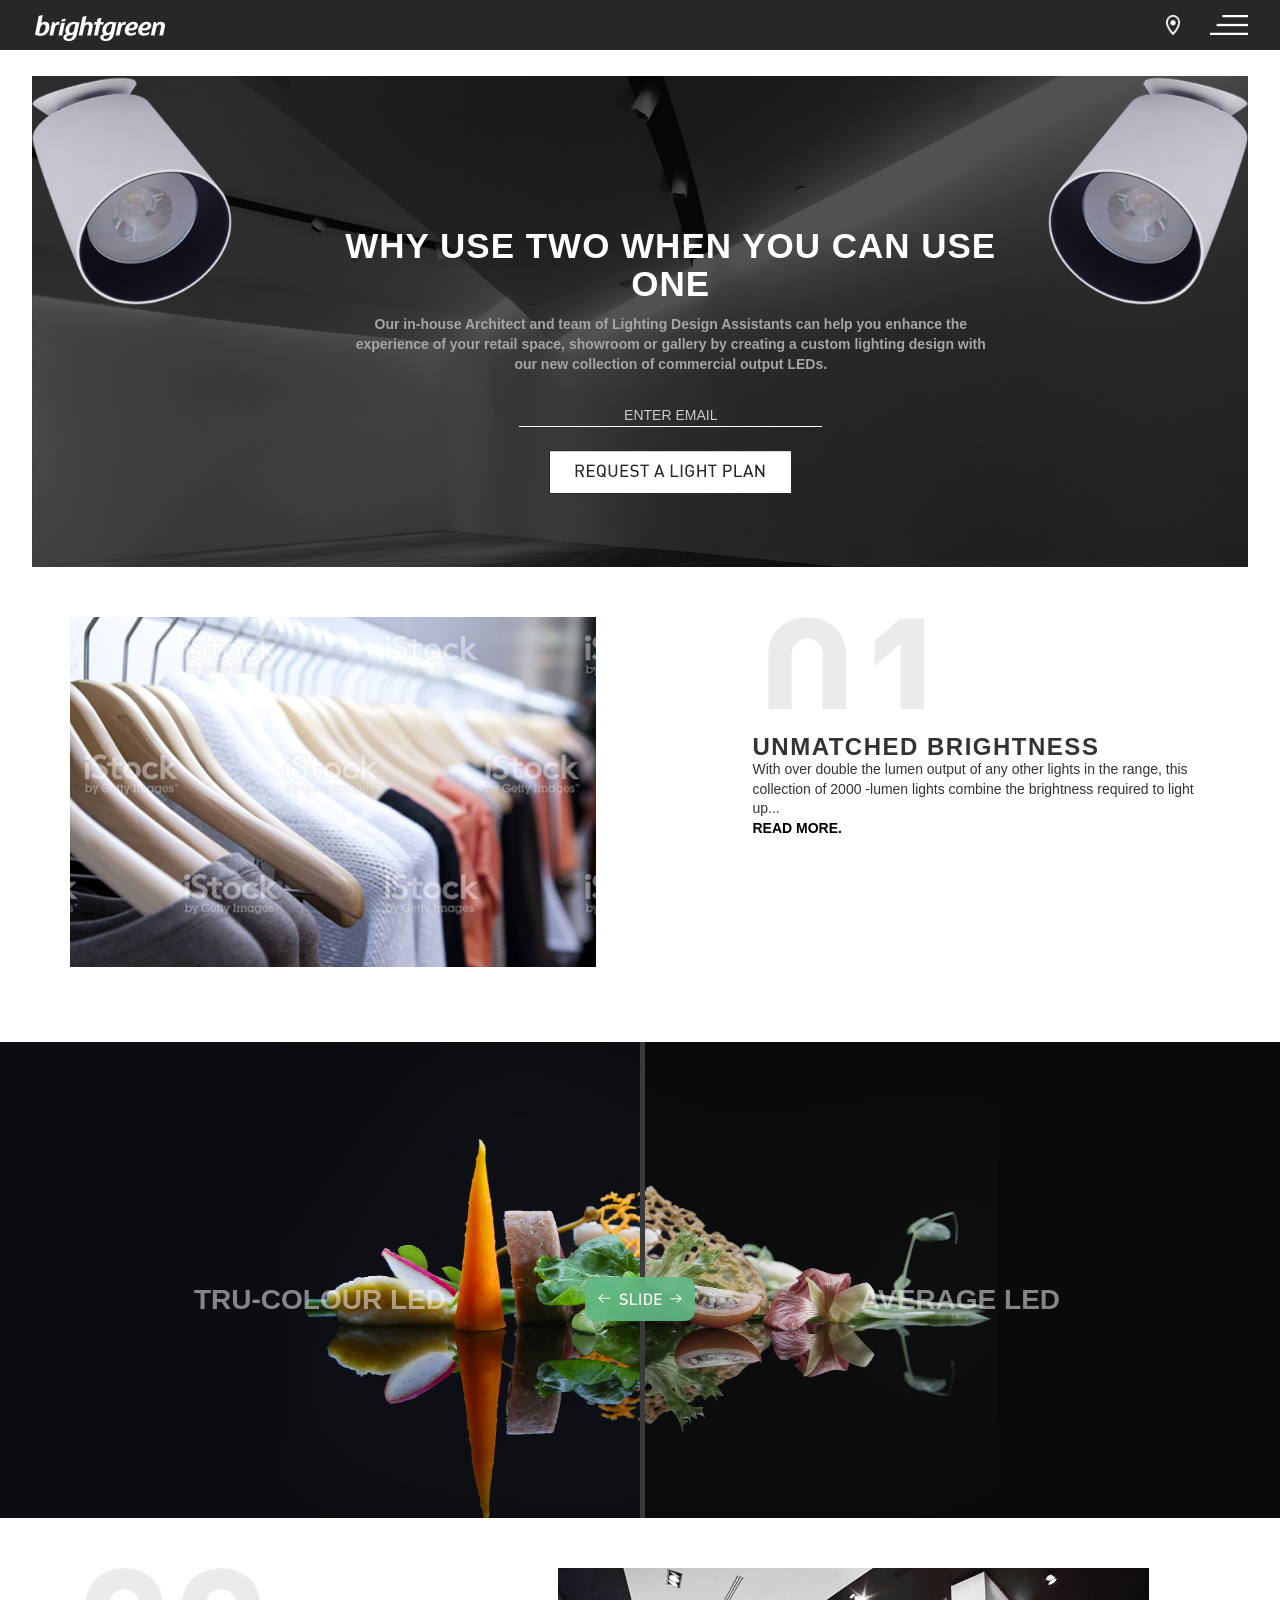
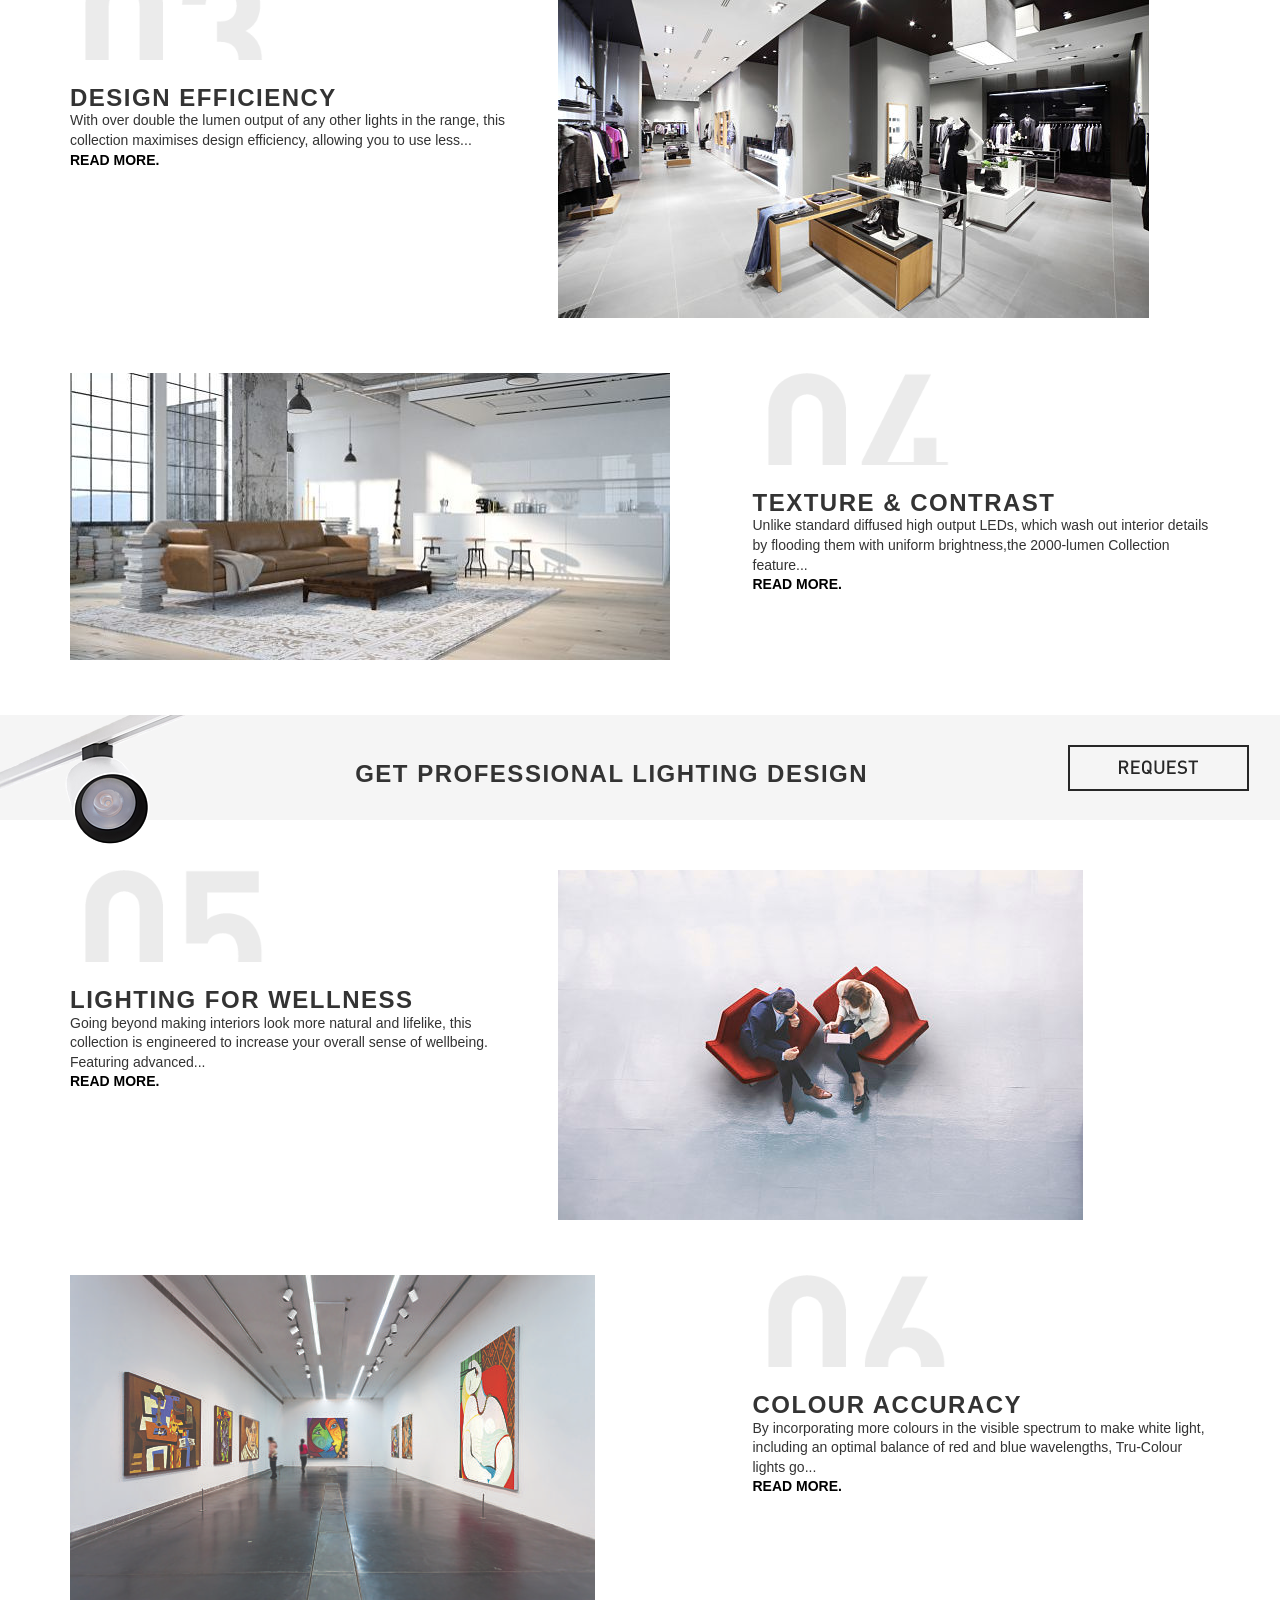
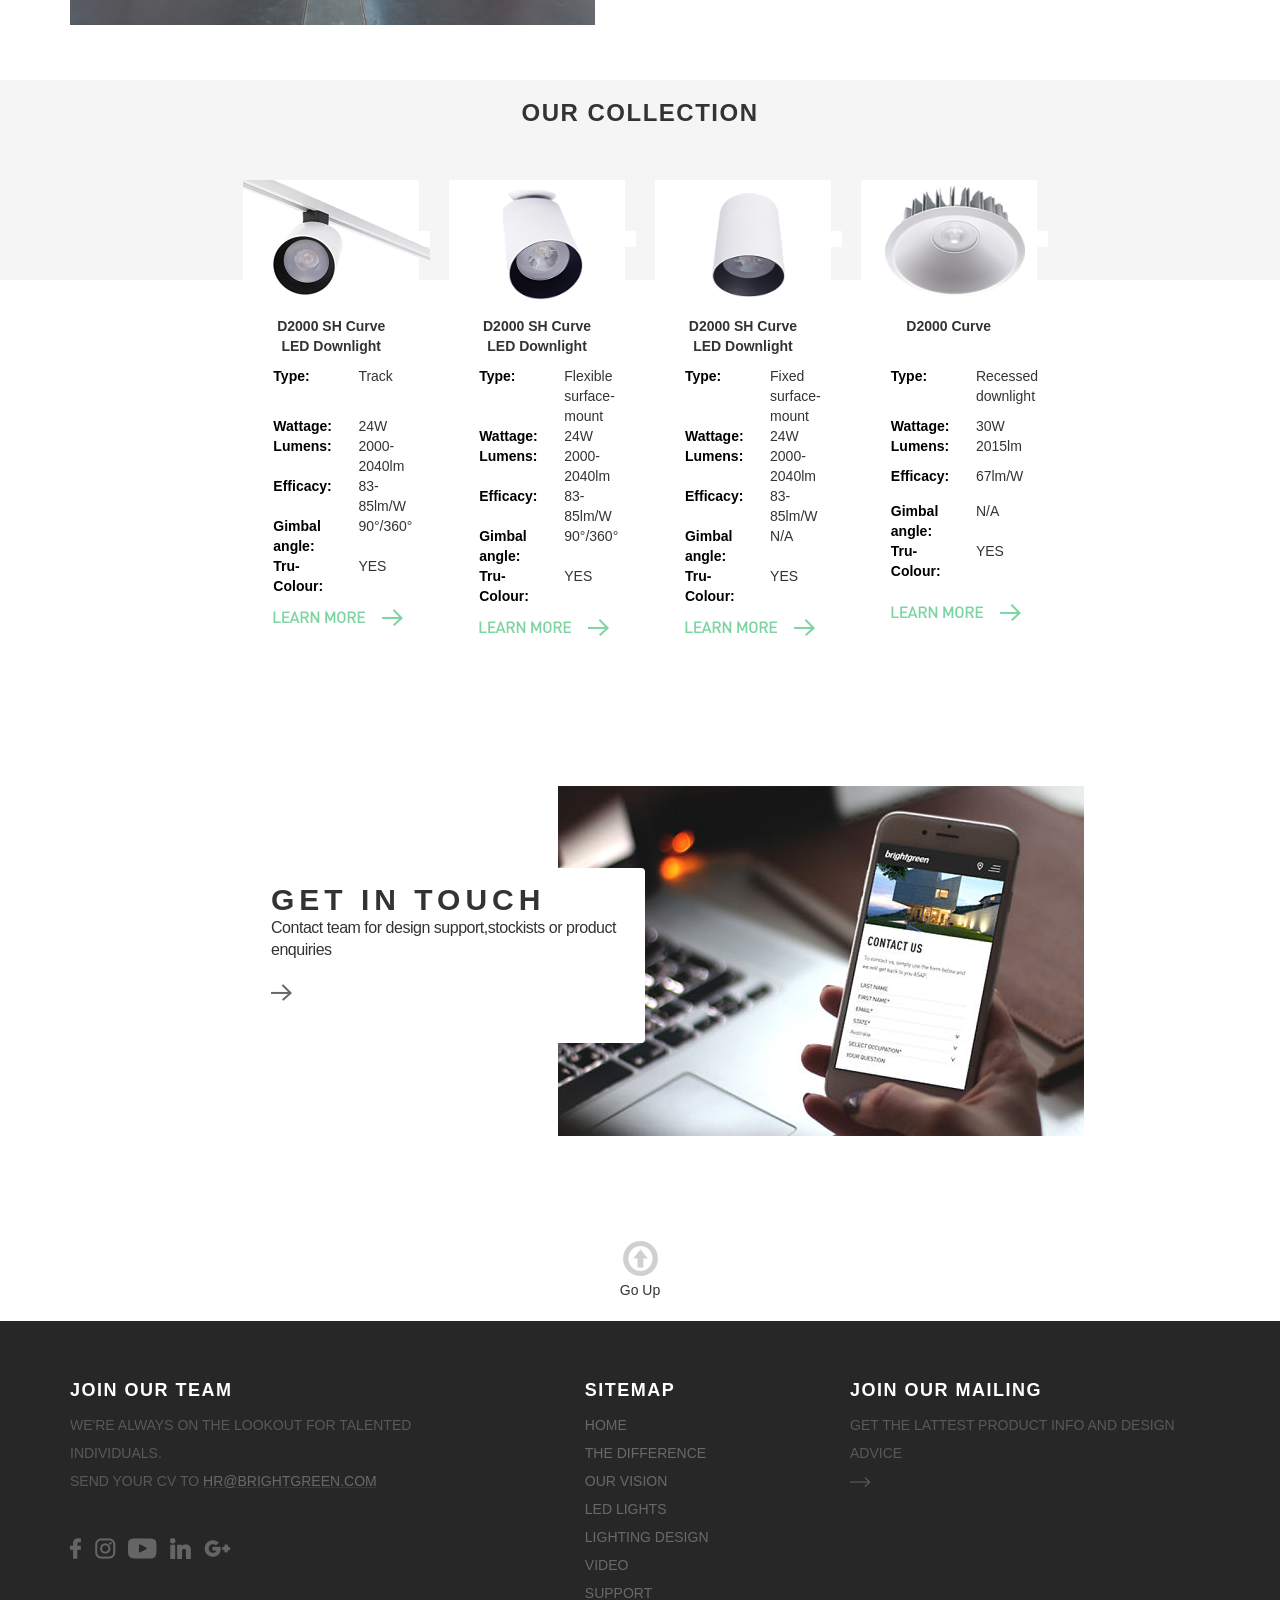
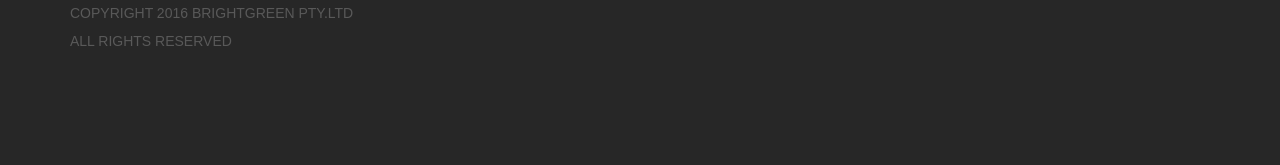
==== new/index.html @ 0e6a5fd6 "17th commit" ====
<!DOCTYPE html>
<html lang="en">
  <head>
    <meta charset="utf-8">
    <meta http-equiv="X-UA-Compatible" content="IE=edge">
    <meta name="viewport" content="width=device-width, initial-scale=1.0">
    <meta name="description" content="">
    <meta name="author" content="">
    <link rel="shortcut icon" href="assets/ico/favicon.png">

    <title>Landing Page</title>

    <link href="assets/css/hover_pack.css" rel="stylesheet">

    <!-- Bootstrap core CSS -->
    <link href="assets/css/bootstrap.css" rel="stylesheet">

    <!-- Custom styles for this template -->
    <link href="assets/css/main.css" rel="stylesheet">
	<link href="assets/css/custom.css" rel="stylesheet">
    <link href="assets/css/colors/color-74c9be.css" rel="stylesheet">    
    <link href="assets/css/animations.css" rel="stylesheet">
    <link href="assets/css/font-awesome.min.css" rel="stylesheet">
     <script src="https://ajax.googleapis.com/ajax/libs/jquery/3.2.1/jquery.min.js"></script>
    

    
    
    <!-- Main Jquery & Hover Effects. Should load first -->
    <script src="https://code.jquery.com/jquery-1.10.2.min.js"></script>
    <script src="assets/js/hover_pack.js"></script>
    

   
  </head>

  <body>
 <div class=" animation slideDown"style="background-color:#272727;margin-bottom:2%">
 
   <a class="navbar-brand" href="#myPage">
     <img style="margin-left:15%"src="Header-Logo.png"/>
  </a>
   
     <img class="navbar-brand"style="float:right;margin-right:17px"src="Header-Menu.png"/>

   <a href="https://brightgreen.com/lighting-stores">
	
     <img class="navbar-brand"style="float:right;"src="Header-Drop-Pin.png"/>
   </a>
  
  <div class="container">
    
     <div class="navbar-header header-right"style="color:white;"> 
    
 </div>
  
  </div>

</div>
 
<div class="container"id="headerwrap">
   <img class="hidden-sm hidden-xs" src="00-Light-Left.png" align="left" style="width:200px;height:228px;">
    <img class="hidden-sm hidden-xs" src="00-Light-Right.png" align="right" style="width:200px;height:228px;">
    	<div class="container">
			<div class="centered">
				<div class="col-sm-12 col-lg-7 col-sm-12 col-xs-12 col-lg-offset-1 mt">

					<h1 class="animation slideDown">WHY USE TWO WHEN YOU CAN USE ONE</h1>
					<p style="color:#a6a6a6;"><b>Our in-house Architect and team of Lighting Design Assistants can help you 
enhance the experience of your retail space, showroom or gallery by creating a custom lighting design 
with our new collection of commercial output LEDs. </b></p>
    			   <!-- <p class="mt"><button type="button" class="btn btn-cta btn-lg">LEARN MORE</button></p>  -->
    			   <div class="fld-email">
                      <input id="user" type= "email" class="fld-email-input" size='35' placeholder= "ENTER EMAIL" autocomplete>
					  <br><br>
					 <a href="https://brightgreen.com/free-lighting-design">
					 <IMG class="displayed" src="Request Lightplan BTN.png"></a><br>
                  </div>
				</div>
				
			</div><!-- /row -->
    	</div><!-- /container -->
    </div> <!-- /headerwrap -->
<div class="row mt">
	<div class="container">	

<div class="col-lg-7 col-md-7 col-xs-12 desc">
				<a class="b-link-fade b-animate-go" ><img class="img-responsive" src="01-UNMATCHED 
BRIGHTNESS_opt.png" alt="" />
				</a>
			</div>



			<!-- col-lg-4 -->
			<div class="col-lg-5 col-md-5 col-xs-12 desc ">
				<a class="b-link-fade b-animate-go" ><img width="200" src="01-Number.png" alt="" /></a>
					<div class="b-wrapper">
					  	<p><h3>UNMATCHED BRIGHTNESS</h3></p>
						<p class="lead">
						With over double the lumen output of any other lights in the range, this collection of 2000
						-lumen lights combine the brightness required to light up...<br><a 
class="div"style="cursor:pointer"><b>READ MORE.</b></a>   	
						<span class="one lead" style="display:none;font-size:14px">large spaces with Tru-Colour technology to 
improve the appearance of visual merchandise
						displays, floor stock and shop fittings.<a class="less"style="cursor:pointer"><b>READ LESS.</b></a>
						</span>
						</p>
						<br>
						
					</div>
			</div><!-- col-lg-4 -->	
		</div><!-- /row -->
	</div><!-- /container -->
	
   <div class="row" id="tru-colour-page">
<div class="image-slide ">
  <img src="02-Slide-Dull.jpg" class="tru-colour-example2" />
  <div class="image-overlay" style="background-image: url(02-Slide-Bright.jpg); width: 50%;"></div>
  <img class="note visible" id="slide_note"src="Slide-Btn.png" />
  <div class="image-slide-label text-small-label text-left-xs left visible " id = "lefttext">Tru-Colour LED</div>
  <div class="image-slide-label text-small-label text-right-xs right visible ">Average LED</div>
</div>
    </div>

<div class="row mt">
	<div class="container">	
		
			<div class="col-lg-7 col-md-7 col-xs-12 desc" style="float:right">
				<a class="b-link-fade b-animate-go" ><img class="img-responsive"src="03-Design Efficiency_opt.jpg" 
alt="" />
				</a>
			</div><!-- col-lg-4 -->
			<div class="col-lg-5 col-md-5 col-xs-12 desc">
				<a class="b-link-fade b-animate-go" ><img width="200" src="03-Number.png" alt="" /></a>
					<div class="b-wrapper">
					  	<p><h3>DESIGN EFFICIENCY</h3></p>
						<p class="lead">
					    With over double the lumen output of any other lights in the range, this collection maximises
						design efficiency, allowing you to use less... <br><a class="div1"style="cursor:pointer"><b>READ 
MORE.</b></a>   	
						<span class="two lead" style="display:none;font-size:14px">fittings in your lighting layout. This 
makes the collection idea for designs with high ceilings,
						as well as retail spaces and showrooms that require higher than average lux levels. 
                        <a class="less1"style="cursor:pointer"><b>READ LESS.</b></a>
						</span>
						</p>
						<br>
					</div>
			</div><!-- col-lg-4 -->	
		
		</div><!-- /row -->
	</div><!-- /container -->
	   <div class="row ">
	   <div class="container">	
		
		<div class="col-lg-7 col-md-7 col-xs-12 desc">
				<a class="b-link-fade b-animate-go" ><img class="img-responsive" src="04_opt.jpg" alt="" />
				</a>
			</div><!-- col-lg-4 -->
			<div class="col-lg-5 col-md-5 col-xs-12 desc">
				<a class="b-link-fade b-animate-go" ><img width="200" src="04-Number.png" alt="" /></a>
					<div class="b-wrapper">
					  	<p><h3>TEXTURE & CONTRAST</h3></p>
						<p class="lead">
					    Unlike standard diffused high output LEDs, which wash out interior details by flooding them with 
uniform 
						brightness,the 2000-lumen Collection feature...<br><a class="div2"style="cursor:pointer"><b>READ 
MORE.</b></a>   	
						<span class="three lead" style="display:none;font-size:14px">
						55-degree directional beams. Each fitting is designed to wash interiors with a smooth, Tru-Colour 
						illumination providing This allows designers to better create layers and contrast in their designs, 
providing the ability
						to highlight interior features and details in textiles and surfaces like wood grain and marble.  
                        <a class="less2"style="cursor:pointer"><br><b>READ LESS.</b></a>
						</span>
						</p>
						<br>
					</div>
			</div><!-- col-lg-4 -->	
		</div><!-- /row -->
	</div><!-- /container -->
	   <img class="hidden-xs float-left" src="07-CTA_opt_opt.png" style="position:relative;top: 50px;">
	   <div class="row mt bg-camera" style="background-color: #f5f5f5;">
			<div class="text-center">
    				<div class="col-lg-8 col-md-8 col-xs-12" style="letter-spacing:5px;text-align:center;margin-top:2%">
						<h3>GET PROFESSIONAL LIGHTING DESIGN</h3>
					</div>	
					<div class="col-lg-1 col-md-1 col-xs-12" style="padding:2%">
						<a href="https://brightgreen.com/free-lighting-design.com" ><img src="Request BTN.png"/></a>
					</div>
			</div>
		</div>
   <div class="row mt">
   <div class="container">	
		<div class="col-lg-7 col-md-7 col-xs-12 desc" style="float:right">
				<a class="b-link-fade b-animate-go" ><img  class="img-responsive" src="05-Wellness_opt.jpg" alt="" />
				</a>
			</div><!-- col-lg-4 -->
			<div class="col-lg-5 col-md-5 col-xs-12 desc">
				<a class="b-link-fade b-animate-go" ><img width="200" src="05-Number.png" alt="" /></a>
					<div class="b-wrapper">
					  	<p><h3>LIGHTING FOR WELLNESS</h3></p>
						<p class="lead">
					    Going beyond making interiors look more natural and lifelike, this collection is engineered to increase
						your overall sense of wellbeing. Featuring advanced...<br><a 
class="div3"style="cursor:pointer"><b>READ MORE.</b></a>   	
						<span class="four lead" style="display:none;font-size:14px">
						digital drivers, the collection combats the the effects of imperceptible flicker a well documented 
						cause of eyestrain, fatigue and headaches.   
                        <a class="less3"style="cursor:pointer"><b>READ LESS.</b></a>
						</span>
						</p>
						<br>
					</div>
			</div><!-- col-lg-4 -->	
			
		</div><!-- /row -->
	</div><!-- /container -->
	   <div class="row ">
	   <div class="container">	
		
		<div class="col-lg-7 col-md-7 col-xs-12 desc">
				<a class="b-link-fade b-animate-go" ><img class="img-responsive" src="06-Brightness_opt.jpg" alt="" />
				</a>
			</div><!-- col-lg-4 -->
			<div class="col-lg-5 col-md-5 col-xs-12 desc">
				<a class="b-link-fade b-animate-go" ><img width="200" src="06-Number.png" alt="" /></a>
					<div class="b-wrapper">
					  	<p><h3>COLOUR ACCURACY</h3></p>
						<p class="lead">
					    By incorporating more colours in the visible spectrum to make white light, including an optimal balance
						of red and blue wavelengths, Tru-Colour lights go...<br><a class="div4"style="cursor:pointer"><b>READ 
MORE.</b></a>   	
						<span class="five lead" style="display:none;font-size:14px">
						beyond industry standards for light quality, surpassing the dated CRI metric and scoring highly on 
TM-30
						and the Colour Quality Scale.  In addition to providing unmatched Tru-Colour brightness, each 
luminaire 
						features a deeply recessed low-glare lens to increase visual comfort. .   
                        <a class="less4" style="cursor:pointer"><b>READ LESS.</b></a>
						</span>
						</p>
						<br>
					</div>
			</div><!-- col-lg-4 -->	
		</div><!-- /row -->
	</div><!-- /container -->   

 <div class="row mt centered " style="background-color:rgba(128, 128, 128, 0.08);height:200px;">
	<div>
				<h3>OUR COLLECTION</h3>
		</div><!-- /row -->
</div>	
		<div class="row mt centered" style="position:relative;bottom:150px;margin-bottom:0px; font-size: 14px">
		<div class="col-sm-8 col-sm-offset-2">
			<div class="col-sm-3 col-xs-12 desc">
			<div style="background-color:#ffffff;font-size: 14px">
				<a style="background-color:#ffffff" ><img src="08-1-T2000_opt_new.png" alt="" />	</a>
				<p>D2000 SH Curve<br> 
					LED Downlight
						</p>
						<div class="col-lg-12 col-md-12 col-xs-12" style="font-size:14px;text-align:left">
					
				   <div class="col-lg-7 col-md-7 col-xs-7"><strong style="color:#000000">Type:</strong></div>  
						  <div class="col-lg-5 col-md-5 col-xs-5">Track</div>
						  <div style="margin-top:50px">
		               <div class="col-lg-7 col-md-7 col-xs-7"><strong style="color:#000000">Wattage:</strong></div> 
	              <div class="col-lg-5 col-md-5 col-xs-5">24W</div>
				         </div>

					<div class="col-lg-7 col-md-7 col-xs-7"><strong style="color:#000000">Lumens:</strong></div>  
											  <div class="col-lg-5 col-md-5 col-xs-5"> 2000-2040lm</div>
					<div class="col-lg-7 col-md-7 col-xs-7"><strong style="color:#000000">Efficacy:</strong></div>  
											  <div class="col-lg-5 col-md-5 col-xs-5">83-85lm/W</div>
					<div class="col-lg-7 col-md-7 col-xs-7"><strong style="color:#000000">Gimbal angle:</strong></div>  
											  <div class="col-lg-5 col-md-5 col-xs-5">90&deg/360&deg</div>
						
					<div class="col-lg-7 col-md-7 col-xs-7"><strong style="color:#000000">Tru-Colour:</strong></div>  
						  <div class="col-lg-5 col-md-5 col-xs-5"> YES</div>
						  <p class="hidden-xs hidden-sm">&nbsp</p><br>
						  <div class="col-lg-7 col-md-7 col-xs-12 grow2" style="margin-top:10px">
						  <a  ><img src="Learn-More-BTN.png"/></a>
						  <hr class="col-xs-10 col-sm-10 hidden-lg hidden-md">
						  </div>
				</div>
					</div>	
			</div>
			<div class="col-sm-3 col-xs-12 desc">
			<div style="background-color:#ffffff;font-size: 14px">
				<a style="background-color:#ffffff" ><img src="SHX_new.png" alt="" />	</a>
				<p>D2000 SH Curve<br> 
					LED Downlight
						</p>
						<div class="col-lg-12 col-md-12 col-xs-12" style="font-size:14px;text-align:left">
				   <div class="col-lg-7 col-md-7 col-xs-7"><strong style="color:#000000">Type:</strong></div>  
						  <div class="col-lg-5 col-md-5 col-xs-5">Flexible surface-mount</div>
		               <div class="col-lg-7 col-md-7 col-xs-7"><strong style="color:#000000">Wattage:</strong></div> 
	              <div class="col-lg-5 col-md-5 col-xs-5">24W</div>
					<div class="col-lg-7 col-md-7 col-xs-7"><strong style="color:#000000">Lumens:</strong></div>  
											  <div class="col-lg-5 col-md-5 col-xs-5"> 2000-2040lm</div>
					<div class="col-lg-7 col-md-7 col-xs-7"><strong style="color:#000000">Efficacy:</strong></div>  
											  <div class="col-lg-5 col-md-5 col-xs-5">83-85lm/W</div>
					<div class="col-lg-7 col-md-7 col-xs-7"><strong style="color:#000000">Gimbal angle:</strong></div>  
											  <div class="col-lg-5 col-md-5 col-xs-5">90&deg/360&deg</div>
					<div class="col-lg-7 col-md-7 col-xs-7"><strong style="color:#000000">Tru-Colour:</strong></div>  
						  <div class="col-lg-5 col-md-5 col-xs-5"> YES</div>
						  <div class="col-lg-7 col-md-7 col-xs-12 grow2"style="margin-top:10px">
						  <a ><img src="Learn-More-BTN.png"/></a>
						  <hr class="col-xs-10 col-sm-10 hidden-lg hidden-md">
						  </div>
				</div>
					</div>	
			</div>
			<div class="col-sm-3 col-xs-12 desc">
			<div style="background-color:#ffffff;font-size: 14px">
				<a style="background-color:#ffffff" ><img src="08-3-D2000 SH_new.png" alt="" />	</a>
				<p>D2000 SH Curve<br> 
					LED Downlight
						</p>
						<div class="col-lg-12 col-md-12 col-xs-12" style="font-size:14px;text-align:left">
				   <div class="col-lg-7 col-md-7 col-xs-7"><strong style="color:#000000">Type:</strong></div>  
						  <div class="col-lg-5 col-md-5 col-xs-5">Fixed surface-mount</div>
		               <div class="col-lg-7 col-md-7 col-xs-7"><strong style="color:#000000">Wattage:</strong></div> 
	              <div class="col-lg-5 col-md-5 col-xs-5">24W</div>
					<div class="col-lg-7 col-md-7 col-xs-7"><strong style="color:#000000">Lumens:</strong></div>  
											  <div class="col-lg-5 col-md-5 col-xs-5"> 2000-2040lm</div>
					<div class="col-lg-7 col-md-7 col-xs-7"><strong style="color:#000000">Efficacy:</strong></div>  
											  <div class="col-lg-5 col-md-5 col-xs-5">83-85lm/W</div>
					<div class="col-lg-7 col-md-7 col-xs-7"><strong style="color:#000000">Gimbal angle:</strong></div>  
											  <div class="col-lg-5 col-md-5 col-xs-5">N/A</div>
					<div class="col-lg-7 col-md-7 col-xs-7"><strong style="color:#000000">Tru-Colour:</strong></div>  
						  <div class="col-lg-5 col-md-5 col-xs-5"> YES</div>
						  <div class="col-lg-7 col-md-7 col-xs-12 grow2"style="margin-top:10px">
						  <a ><img src="Learn-More-BTN.png"/></a>
						  <hr class="col-xs-10 col-sm-10 hidden-lg hidden-md">
						  </div>
				</div>
					</div>	
			</div>
			<div class="col-sm-3 col-xs-12 desc">
			<div style="background-color:#ffffff">
				<a style="background-color:#ffffff" ><img src="08-4-D2000_opt_new.png" alt="" /></a>	
				<p>D2000 Curve<br> &nbsp;&nbsp;
		        </p>
				
				<div class="col-lg-12 col-md-12 col-xs-12" style="font-size:14px;text-align:left">
				   <div class="col-lg-7 col-md-7 col-xs-7"><strong style="color:#000000">Type:</strong></div>  
						  <div class="col-lg-5 col-md-5 col-xs-5">Recessed downlight</div>
						  <div style="margin-top:50px">
		               <div class="col-lg-7 col-md-7 col-xs-7"><strong style="color:#000000">Wattage:</strong></div> 
	              <div class="col-lg-5 col-md-5 col-xs-5">30W</div>
				      </div>
					<div class="col-lg-7 col-md-7 col-xs-7"><strong style="color:#000000">Lumens:</strong></div>  
											  <div class="col-lg-5 col-md-5 col-xs-5">2015lm</div>
					<div style="margin-top:100px">				  
					<div class="col-lg-7 col-md-7 col-xs-7"><strong style="color:#000000">Efficacy:</strong></div>  
					<div class="col-lg-5 col-md-5 col-xs-5">67lm/W</div>
					</div>
					<div style="margin-top:135px">
					<div class="col-lg-7 col-md-7 col-xs-7"><strong style="color:#000000">Gimbal angle:</strong></div>  
											  <div class="col-lg-5 col-md-5 col-xs-5">N/A</div>
					</div>	

					<div class="col-lg-7 col-md-7 col-xs-7"><strong style="color:#000000">Tru-Colour:</strong></div>  
						  <div class="col-lg-5 col-md-5 col-xs-5"> YES</div>
						  <br>
					<p class="hidden-xs hidden-sm">&nbsp</p>
						  <div class="col-lg-7 col-md-7 col-xs-12 grow2"style="margin-top:10px">
						  <a ><img src="Learn-More-BTN.png"/></a>
						  <hr class="col-xs-10 col-sm-10 hidden-lg hidden-md">
						  </div>
				</div><hr>
				</div>
			</div>
			</div>
		</div><!-- /row -->	

  
  <div class="row " style="position:relative;bottom:50px;padding:50px 0px;;">
  <div class="container">
 <div class="col-lg-7 col-md-7 col-xs-12 desc" style="float:right">
    <a class="b-link-fade b-animate-go" ><img class="img-responsive " src="09-Get in touch_opt.jpg" alt="" /></a>
   </div>    
   <div class="col-lg-4 col-md-4 col-xs-12 desc getTouch navbar animation slideRight" style="position: relative;margin-top:7%;">      
 <p style= "margin-top: 10px;letter-spacing:5px;font-size:30px;font-family: DinLight,Arial,Helvetica,sans-serif;"><b>GET IN TOUCH</b></p>
 <p class="lead" style="letter-spacing: -.03em; font-size:16px !important"> Contact team for design support,stockists or product enquiries</p><a href="https://brightgreen.com/contact" class="grow"/>      
    <img  src="Get-In-Touch-BTN.png"/></a><br><br><br>         
   </div><!-- col-lg-4 -->   
    </div> 
 </div>
 
 
<div class="col-lg-12 col-md-12 col-xs-12 centered scrollToTop"> 
	 <a href="#headerwrap" class="btnup"><span class="glyphicon glyphicon-upload"></span></a>

      <p>Go Up</P>  
</div><br><br><br><br>	 
	 
	 <div id="f">
		<div class="container">
			<div class="row text-center-xs">
			<!-- JOIN OUR MAILING -->
			<div class="col-lg-4 col-xs-12 float-right">
			<h4>JOIN OUR MAILING</h4>
			<p style="font-size:14px;color:#595959">
			   GET THE LATTEST PRODUCT INFO AND DESIGN ADVICE<br>
			   <a style="color:#ffffff" class="grow" href="https://brightgreen.com/subscribe"><img src="Join Footer Arrow BTN.png"/></a>
			</p>     
			</div>
			<!-- SITEMAP -->
				<div class="col-lg-2 col-xs-12 float-right">
			<h4>SITEMAP</h4>
			<p style="font-size:14px ">
			   <a style="color:#ffffff;" href="https://brightgreen.com" class="general">HOME</a><br>
			   <a style="color:#ffffff" href="https://brightgreen.com/the-difference" class="general">THE DIFFERENCE</a><br>
			    <a style="color:#ffffff" href="https://brightgreen.com/our-vision" class="general">OUR VISION</a><br>
			    <a style="color:#ffffff" href="https://brightgreen.com/led-lights" class="general">LED LIGHTS</a><br>
			    <a style="color:#ffffff" href="https://brightgreen.com/lighting-design" class="general">LIGHTING DESIGN</a><br>
			   <a style="color:#ffffff" href="https://brightgreen.com/video" class="general"> VIDEO</a><br>
			   <a style="color:#ffffff" href="https://brightgreen.com/support" class="general"> SUPPORT</a>
			</p>     
			</div>
				<!-- ADDRESS -->
				<div class="col-lg-6 col-xs-12">
					<h4>JOIN OUR TEAM</h4>
					<p style="color:#595959;font-size:14px ">
						WE'RE ALWAYS ON THE LOOKOUT FOR TALENTED INDIVIDUALS.<br>
						SEND YOUR CV TO <u>
						<!-- <a style="color:#ffffff;"  class="general">HELLO@BRIGHTGREEN.COM</a></u><br/> -->
						<a class="general" style="color:#ffffff;" onclick="ga('send', 'event', { eventCategory: 'Email to hr@brightgreen.com', eventAction: 'Email', eventLabel: 'Email Brightgreen'});" href="mailto:hr@brightgreen.com?subject=Job Enquiry at Brightgreen" class="notAjax">HR@BRIGHTGREEN.COM</a></u><br/>
					</p>
		<br/>
			<p style="color:#595959;font-size:14px !important">
			  <a href="https://www.facebook.com/brightgreenLED/?ref=sgm">
			    <img alt="fb" src="Social FB.png" title="fb" class="general"/></a>
				&nbsp;
				<a href="https://www.instagram.com/brightgreenLED/" class="general">
				<img alt="insta" src="Social Insta.png" title="insta" /></a>
				&nbsp;
				<a href="https://www.youtube.com/channel/UC_D0l41iaxVuJHDdbTFW-sQ" class="general">
				<img alt="Youtube" src="Social Youtube.png" title="Youtube" /></a>
				&nbsp;
				<a href="https://www.linkedin.com/company/brightgreen" class="general">
				<img alt="LinkedIn" src="Social LinkedIn.png" title="LinkedIn" /></a>
				&nbsp;
				<a href="https://plus.google.com/u/0/+BrightgreenLED" class="general">
				<img alt="Google+" src="Social G+.png" title="google+" /></a>
           </p><br/>
		
			<p style="color:#595959;font-size:14px !important">COPYRIGHT 2016 BRIGHTGREEN PTY.LTD<br>
			   ALL RIGHTS RESERVED
		   </p>	
					
				</div>
				
		
			
			
		</div>
</div>
</div>		

    <script src="assets/js/bootstrap.min.js"></script>
    <script src="assets/js/retina.js"></script>
<script>
		$(window).scroll(function() {
			$('.si').each(function(){
			var imagePos = $(this).offset().top;
	
			var topOfWindow = $(window).scrollTop();
				if (imagePos < topOfWindow+400) {
					$(this).addClass("slideUp");
				}
			});
		});
	$(document).ready(function(){	
	$(".div").click(function(){
	$(".one").show(1000);
	$(".div").hide(1000);
	});
	$(".less").click(function(){
	$(".one").hide(1000);
	$(".div").show(1000);
	});
	});
	$(document).ready(function(){	
	$(".div1").click(function(){
	$(".two").show(1000);
	$(".div1").hide(1000);
	});
	$(".less1").click(function(){
	$(".two").hide(1000);
	$(".div1").show(1000);
	});
	});
	$(document).ready(function(){	
	$(".div2").click(function(){
	$(".three").show(1000);
	$(".div2").hide(1000);
	});
	$(".less2").click(function(){
	$(".three").hide(1000);
	$(".div2").show(1000);
	});
	});
	$(document).ready(function(){	
	$(".div3").click(function(){
	$(".four").show(1000);
	$(".div3").hide(1000);
	});
	$(".less3").click(function(){
	$(".four").hide(1000);
	$(".div3").show(1000);
	});
	});
	$(document).ready(function(){	
	$(".div4").click(function(){
	$(".five").show(1000);
	$(".div4").hide(1000);
	});
	$(".less4").click(function(){
	$(".five").hide(1000);
	$(".div4").show(1000);
	});
	});
	
	var elementError = false;
function myClick(){
console.log("calledClick");
	var x = document.getElementById("user").value;
	if(x == ""){
	document.getElementById("mailf").innerHTML = " * Please enter your mail Id";
	 elementError = true;
	}
	<!-- else if(!(/^\w+([\.-]?\w+)*@\w+([\.-]?\w+)*(\.\w{2,3})+$/.test(x.value))){ -->
	<!-- document.getElementById("mailf").innerHTML = " * Please enter valid mail Id"; -->
	 <!-- elementError = true; -->
	<!-- }else{ -->
	<!-- document.getElementById("mailf").innerHTML = ""; -->
	<!-- } -->
	if(!elementError){
	$('#myModal').modal('show');
	}
	}
	
	</script>    
<!-- begin olark code -->
<script type="text/javascript" async>
;(function(o,l,a,r,k,y){if(o.olark)return;
r="script";y=l.createElement(r);r=l.getElementsByTagName(r)[0];
y.async=1;y.src="//"+a;r.parentNode.insertBefore(y,r);
y=o.olark=function(){k.s.push(arguments);k.t.push(+new Date)};
y.extend=function(i,j){y("extend",i,j)};
y.identify=function(i){y("identify",k.i=i)};
y.configure=function(i,j){y("configure",i,j);k.c[i]=j};
k=y._={s:[],t:[+new Date],c:{},l:a};
})(window,document,"static.olark.com/jsclient/loader.js");
/* Add configuration calls below this comment */
olark.identify('6152-235-10-3405');</script>
<!-- end olark code -->
<script>
$("#tru-colour-page > .image-slide").bind('mousedown', function(event) {
 $('.note').hide();
 $('.image-slide-label').hide();
 console.log("down ="+event.which);
   $("#tru-colour-page > .image-slide").bind('mousemove', function(e){  
   //console.log(e.pa); 
     <!-- if (e.pageX > oldx) { -->
                <!-- direction = "right"; -->
				
            <!-- } else if (e.pageX < oldx) { -->
                <!-- direction = "left"; -->
            <!-- } -->
	 oldx = e.pageX;
	 console.log("cursor x = "+ e.pageX / $('.image-overlay').parent().width() * 100);
	 var wd= e.pageX / $('.image-overlay').parent().width() * 100;
	  $( ".image-overlay" ).css( "width",wd+"%");
	 }); 
}); 
$("#tru-colour-page > .image-slide").mouseup(function() {
    $("#tru-colour-page > .image-slide").off("mousemove");
	$('.note').show();
	$('.image-slide-label').show();
	$( ".image-overlay" ).css( "width",50+"%");
});
</script> 
<script type="text/javascript">
$(document).ready(function(){
	//Click event to scroll to top
	$('.scrollToTop').click(function(){
		$('html, body').animate({scrollTop : 0},800);
		return false;
	});
	
});

</script> 
  </body>
</html>
---- new/assets/css/main.css ----
/* FONTS */
@import url(http://fonts.googleapis.com/css?family=Ruda:400,900,700);

/* OVERALL ASPECT */

/* body { */
    /* background-color: #f2f2f2; */
    /* font-family: DinLight,Arial,Helvetica,sans-serif; */
    /* font-weight: 400; */
    /* font-size: 14px; */

    /* -webkit-font-smoothing: antialiased; */
    /* -webkit-overflow-scrolling: touch; */
    
/* } */

/* Titles */
 h1, h2, h3, h4, h5, h6 { 
     font-family: DinCondensedBlack,Arial,Helvetica,sans-serif;
    font-weight: 900; 

    letter-spacing: .15rem;
} 
.less{
	font-size: 14px;
}

/* Paragraph & Typographic */
/* p { */
    /* line-height: 28px; */
    /* margin-bottom: 25px; */
    /* color:black; */
/* } */

.centered {
    text-align: center;
}

.goleft {
	text-align: left;
}

/* Links */
a {
	color:#000000;
    word-wrap: break-word;

    -webkit-transition: color 0.1s ease-in, background 0.1s ease-in;
    -moz-transition: color 0.1s ease-in, background 0.1s ease-in;
    -ms-transition: color 0.1s ease-in, background 0.1s ease-in;
    -o-transition: color 0.1s ease-in, background 0.1s ease-in;
    transition: color 0.1s ease-in, background 0.1s ease-in;
}
/* .glyphicon{ */
 /* font-size:30px; */
 /* color:#a6a6a6; */
/* } */
/* .glyphicon:hover{ */
	/* color:#2b2b2b; */
/* } */
a:hover,
a:focus {
    color: #45c379;
    text-decoration: none;
    outline: 0;
}

a:before,
a:after {
    -webkit-transition: color 0.1s ease-in, background 0.1s ease-in;
    -moz-transition: color 0.1s ease-in, background 0.1s ease-in;
    -ms-transition: color 0.1s ease-in, background 0.1s ease-in;
    -o-transition: color 0.1s ease-in, background 0.1s ease-in;
    transition: color 0.1s ease-in, background 0.1s ease-in;
}
up

 hr {
    display: block;
    height: 1px;
    border: 0;
    border-top: 1px solid #ccc;
    margin: 1em 0;
    padding: 0;
}

.navbar {
	font-size: 14px;
	background: #ffffff;
}

.navbar-fixed-top {
border-width: 0 0 0px;
border-bottom-width: 0px;
}
/* ================== BASIC CONFIGURATION ================== */

.spacing i {
	padding-left: 8px;
	padding-right: 8px
}
/* margin top & Bottom */
.mt {
	margin-top: 50px;
	margin-bottom: 50px;
	

}

/* Special Margin for Wrap sections */
.mts {
	margin-top: -20px;
}


/* service icons */
.si {
	visibility: hidden;
}

.si:hover {
	background-color: #ffffff;
}

.si i {
	font-size: 40px;
	padding: 20px;
}

/* Padding top & bottom */
.pt {
	padding-top: 15px;
	padding-bottom: 15px; 
}

/* Description Styling / Used in portfolio & Blog images footnotes */
.desc p {
	font-family: DinLight,Arial,Helvetica,sans-serif;
	font-size: 14px;
	font-weight: 700;
	margin-top: 15px;
}

.desc p > i {
font-size: 14px;
	color: #979797;
}

.desc p > i:hover {
font-size: 14px;
	color: #e74c3c;
	cursor: pointer;
}

.desc p.lead {
    font-family: DinLight,Arial,Helvetica,sans-serif;
    font-weight: 400;
   font-size: 14px;
    margin-top: -15px;
}

.desc p.time {
    font-family: DinLight,Arial,Helvetica,sans-serif;
    font-weight: 400;
font-size: 14px;
    margin-top: 0px;
	color: #979797;
	text-align: right;
}

.desc p.time > i {
	font-size: 16px;
}


/* Dashed Separator */

hr-d {
    display: block;
    height: 1px;
    border: 0;
    border-top: 1px dashed #ccc;
    margin: 1em 0;
    padding: 0;
}


p.capitalize {
	display:block;
	text-align: left;
}

p.capitalize:first-letter {
	text-transform:capitalize; 
	font-size: 30px;
	font-family: DinLight,Arial,Helvetica,sans-serif;
	font-weight: 400;
	color:white; 
	padding-left:10px; 
	padding-right:10px; 
	margin-right:5px;
}


/* Button Call To Action */
/* .btn-cta { */
  /* color: #000000; */
  /* background-color: transparent; */
  /* border-color: #000000; */
  /* font-family: DinLight,Arial,Helvetica,sans-serif; */
  /* font-size: 13px; */
  /* letter-spacing: 2px; */
/* } */

.btn-cta:hover,
.btn-cta:focus,
.btn-cta:active,
.btn-cta.active,
.open .dropdown-toggle.btn-cta {
  color: #2f2f2f;
  background-color: #ffffff;
  border-color: #2f2f2f;
}

/* Button Theme */
.btn-theme {
  color: #ffffff;
  background-color: transparent;
  border-color: #ffffff;
  font-family: DinLight,Arial,Helvetica,sans-serif;
 font-size: 14px;
  letter-spacing: 2px;
  margin-bottom: 25px;
}
.glyphicon:hover{
	color:#2b2b2b ;
}
.btn-theme:hover,
.btn-theme:focus,
.btn-theme:active,
.btn-theme.active,
.open .dropdown-toggle.btn-theme {
  color: #2f2f2f;
  background-color: #ffffff;
  border-color: #2f2f2f;
}
IMG.displayed{
	display:block;
	margin-left:auto;
	margin-right:auto;
}

/* Button Yellow */
.btn-yellow {
  color: #2f2f2f;
  background-color: #ffd56c;
  border-color: #ffffff;
  font-family: DinLight,Arial,Helvetica,sans-serif;
font-size: 14px;
  letter-spacing: 2px;
  margin-bottom: 25px;
}

.btn-yellow:hover,
.btn-yellow:focus,
.btn-yellow:active,
.btn-yellow.active,
.open .dropdown-toggle.btn-yellow {
  color: #2f2f2f;
  background-color: #fdc741;
  border-color: #ffffff;
}



/***** Testimonials Styling *****/
.testi-container {
	width:100%;
	margin-bottom:14px;
	padding: 5px 6px 3px 0px; 
	background-color:#fafafa;
	border: solid 1px #ddd;
	-webkit-border-radius: 5px;
	-moz-border-radius: 5px;
	border-radius: 5px;
	position:relative;
	float:left;
	z-index:998;
}

.testi-container:before {
	width: 25px;
	height: 17px;
	background:#fafafa;
	content: '';
	position: absolute;
	z-index:999;
	left:42px;
	bottom: 0px;
	margin-left: -7px;	
}
@media \0screen {.testi-container:before {background:none;}}

.testi-container:after {
	width: 17px;
	height: 17px;
	background:#fafafa;
	border:1px solid #ddd;
	-webkit-border-radius: 3px;
	-moz-border-radius: 3px;
	border-radius: 3px;
	content: '';
	position: absolute;
	z-index:888;
	left:45px;
	bottom: -5px;
	margin-left: -7px;
	transform:rotate(45deg);
	-ms-transform:rotate(45deg);
	-webkit-transform:rotate(45deg);
}
@media \0screen {.testi-container:after {background:none; border:none;}}

.testi-text {
	width:100%;
	float:left;
	margin:0px;
	padding:10px 14px 0px 14px;
	font-weight: 400;
}

/* ================== MAIN WRAP SECTIONS ================== */

#headerwrap {
	background: url(../img/00-Header.jpg) no-repeat center top;
	margin-top: 0px;
	padding-top: 1px;
	background-attachment: relative;
	
	width: 95%;

	
    -webkit-background-size: 100%;
    -moz-background-size: 100%;
    -o-background-size: 100%;
    background-size: 100%;

    -webkit-background-size: cover;
    -moz-background-size: cover;
    -o-background-size: cover;
    background-size: cover;
}

#headerwrap h1 {
	font-family:DinCondensedBold,Arial,Helvetica,sans-serif;
	margin-top: 100px;
	color: white;
	font-size: 35px;
	font-weight: 900;
	letter-spacing: 1px;
	/*padding-left: 100px;*/
}
.fld-email-input {
    background: transparent;
    
    max-width: 100%;
    border: 0;
    border-bottom: 1px solid #ffffff;
    outline: 0;
font-size: 14px;
    text-align: center;
    color: #ffffff;
}
.fld-email {
    width: 100%;
    margin-top: 30px;
    /*padding-left: 100px;*/

} 
  
input.fld-email-input::-webkit-input-placeholder { /* Chrome/Opera/Safari */
  color: #ffffff;
  text-transform: uppercase;
}
#headerwrap h2 {
	color: white;
	visibility: hidden;

}

#headerwrap .img-responsive {
	margin: 0 auto;
}




/* Footer Wrap */

#f {
	font-family: DinCondensedBold,Arial,Helvetica,sans-serif;
	background-color:#272727;
	padding-top: 50px;
	padding-bottom: 100px;
	line-height: 2;
}

#f p {
	color: white;
}

#f h4 {
	color: white;
}

/* Color Wraps */
#white {
	margin-top: 0px;
	background-color: #ffffff;
	min-height: 300px;
	width: 100%;
}

#grey {
	margin-top: 0px;
	background-color: #f7f7f7;
	min-height: 300px;
	width: 100%;	
}

#black {
	margin-top: 0px;
	background-color: #2f2f2f;
	min-height: 300px;
	width: 100%;	
}

#black h3 {
	color: white;
}

#black h4 {
	color: white;
	text-transform: uppercase
}

#black p {
	color: white;
font-size: 14px;
	font-weight: 400;
}

#black i {
	font-size: 35px;
}

#black h1 {
	color: white;
	font-size: 70px;
}

/* Map Wrap*/

#map {
	width: 100%;
	height: 400px;
}

#map-contact {
	width: 100%;
	height: 650px;
}

/* ================== CALL TO ACTION WRAP SECTIONS & HELPERS ================== */
#cta01 {
	background: url(../img/cta/02-Slide.jpg) no-repeat center top;
	margin-top: 0px;
	padding-top:100px;
	text-align:center;
	background-attachment: relative;
	background-position: center center;
	min-height: 350px;
	width: 100%;
	
    -webkit-background-size: 100%;
    -moz-background-size: 100%;
    -o-background-size: 100%;
    background-size: 100%;

    -webkit-background-size: cover;
    -moz-background-size: cover;
    -o-background-size: cover;
    background-size: cover;
}

#cta01 h1 {
	color: white;
	font-weight: 700;
	margin-bottom: 25px;
	font-size: 60px;
}

#cta01 h2 {
	color: white;
	font-weight: 700;
	margin-bottom: 25px;
}

#cta01 i {
	color: white;
	font-size: 45px;
}


#cta02 {
	background: url(../img/cta/cta02.jpg) no-repeat center top;
	margin-top: 0px;
	padding-top:100px;
	text-align:center;
	background-attachment: relative;
	background-position: center center;
	min-height: 350px;
	width: 100%;
	
    -webkit-background-size: 100%;
    -moz-background-size: 100%;
    -o-background-size: 100%;
    background-size: 100%;

    -webkit-background-size: cover;
    -moz-background-size: cover;
    -o-background-size: cover;
    background-size: cover;
}

#cta02 h2 {
	color: white;
	font-weight: 700;
	margin-bottom: 25px;
}


#cta03 {
	background: url(../img/cta/cta01.jpg) no-repeat center top;
	margin-top: 0px;
	padding-top:50px;
	text-align:center;
	background-attachment: relative;
	background-position: center center;
	min-height: 450px;
	width: 100%;
	
    -webkit-background-size: 100%;
    -moz-background-size: 100%;
    -o-background-size: 100%;
    background-size: 100%;

    -webkit-background-size: cover;
    -moz-background-size: cover;
    -o-background-size: cover;
    background-size: cover;
}


#cta03 h2 {
	color: white;
	font-weight: 700;
	margin-bottom: 50px;
}

#cta03 i {
	color: white;
	font-size: 45px;
}

#cta03 p {
	color: white;
	font-size: 14px;
}

#cta-bar {
	background: #2f2f2f;
	color: white;
	padding-top: 40px;
	padding-bottom: 40px;
	
    -webkit-transition: color 0.3s ease-in, background 0.3s ease-in;
    -moz-transition: color 0.3s ease-in, background 0.3s ease-in;
    -ms-transition: color 0.3s ease-in, background 0.3s ease-in;
    -o-transition: color 0.3s ease-in, background 0.3s ease-in;
    transition: color 0.3s ease-in, background 0.3s ease-in;
}

#cta-bar:before,
#cta-bar:after {
    -webkit-transition: color 0.2s ease-in, background 0.2s ease-in;
    -moz-transition: color 0.2s ease-in, background 0.2s ease-in;
    -ms-transition: color 0.2s ease-in, background 0.2s ease-in;
    -o-transition: color 0.2s ease-in, background 0.2s ease-in;
    transition: color 0.2s ease-in, background 0.2s ease-in;
    
    cursor: pointer;
}

#cta-bar h4 {
	color: white;
	font-weight: 400;
}


/* ================== TEAM MEMBERS INFORMATION OVER iMAGE ================== */
.members {
  width: 302px;
  position: relative;
  float: left;
  margin: 0 20px 0 0;
  > img {
    display: block;
    position: relative;
  }
}

.team-info {
  position: absolute;
  bottom: 20px;
  right: 0px;
  width: 170px;
  padding: 10px 10px 30px 10px;
}
.subhead {
  color: #f2f2f2;
  text-transform: uppercase;
  font-weight: 400;
}
.team-name {
  color: white;
  font-weight: 400;
  margin: 0;
  letter-spacing: -1px;
}

.team-description {
	color: white;
	padding-top: 20px;
}

.team-description i {
	margin: 8px;
}

/* Team Member Stats Icons Conf */
.team-stat i {
	font-size: 28px;
}

/* ================== TWITTER FEED CONFIGURATION ================== */
#f ul {
	-webkit-margin-before: 0px;
	-webkit-margin-after: 0px;
	-webkit-margin-start: 0px;
	-webkit-margin-end: 0px;
	-webkit-padding-start: 0px;
}

#f ul li {
  list-style:none;
  overflow:hidden;
}

#f ul li:before {
	content: "\f099";
	font-family: 'FontAwesome';
	font-weight: normal;
	font-style: normal;
	text-decoration: inherit;
font-size: 14px;
	height: auto;
	margin-top: 2px;
	margin-right: 8px;
	color: white;
	float: left;
}

#f .tweet {
	float: right;
	width: 85%;
}


@media (max-width: 600px) { 


#headerwrap h1 {
	font-size: 35px;
}

#cta03 {
	background: #2d2d2d;
	}	
	
#wv {
	height: 350px;
}
	
}

@media (max-width: 900px) { 


#cta03 {
	background: #2d2d2d;
	}	
}

/*Custom CSS*/
.no-margin-bottom{
margin-bottom:0px !important;
}
.container{
padding: 0px;
}

/*GROW*/
.grow img {
 
  opacity: 0.7;
  

  
}

.grow img:hover {

  
  opacity: 1;
  /*width: 30px;*/
}
.up img {
  height: 40px;
  opacity: auto;
  

  -webkit-transition: all 1s ease;
     -moz-transition: all 1s ease;
       -o-transition: all 1s ease;
      -ms-transition: all 1s ease;
          transition: all 1s ease;
}

#tru-colour-page .image-slide {
    position: relative;
    margin-top: 20px;
    overflow: hidden;
    cursor: pointer;
}
#tru-colour-page .image-slide img {
    width: 100%;
    float: left;
    pointer-events: none;
    -webkit-user-select: none;
    -moz-user-select: none;
    -ms-user-select: none;
    user-select: none;
    -webkit-filter: saturate(70%);
    filter: saturate(70%);
}
#tru-colour-page .image-slide .image-overlay {
    position: absolute;
    width: 50%;
    top: 0;
    left: 0;
    right: 0;
    bottom: 0;
    box-shadow: 5px 0 0 #3a3a3c;
    background-size: cover;
    pointer-events: none;
}
#tru-colour-page .image-slide .note.visible {
    opacity: .9;
    transition: opacity .7s;
}
#tru-colour-page .image-slide .note {
    position: absolute;
    top: 50%;
    left: 0;
    right: 0;
    margin: -.3em auto 0;
    font-size: .8rem;
    width: 110px;
    color: #fff;
    background:#339966;
    text-align: center;
    opacity: 0;
    pointer-events: none;
    border-radius: 10px;
}
#tru-colour-page .image-slide .image-slide-label.left {
    left: 0;
    right: 50%;
}
#tru-colour-page .image-slide .image-slide-label.right {
    left: 50%;
    right: 0;
}
#tru-colour-page .image-slide .image-slide-label.visible {
    opacity: .5;
    transition: opacity .7s;
}
#tru-colour-page .image-slide .image-slide-label {
    position: absolute;
    top: 50%;
    margin: 0 auto;
    text-align: center;
    text-transform: uppercase;
    font-size: 2em;
    font-weight: 700;
    color: #fff;
    opacity: 0;
    pointer-events: none;
    transition: opacity .2s;
}


.btnup{
	opacity: 0.4
}
.btnup:hover {
  opacity: 1;
}

.grow2 img {

  opacity: 0.7;
  

}

.grow2 img:hover {
opacity: 1;
}

.general{

	opacity: 0.3
}
.general:hover {
  opacity: 1;
}
.glyphicon{
font-size:35px;

color: #8c8c8c;

}


.glyphicon:hover{

color:#2b2b2b;
}
---- new/assets/css/custom.css ----
@CHARSET "ISO-8859-1";
body#tinymce.wp-editor { 
    font-family: Arial, Helvetica, sans-serif; 
    margin: 10px; 
}

body#tinymce.wp-editor a {
    color: #4CA6CF;
}
@media (max-width: 384px){
.hidden-xs-small {
	display:none !important;
}
}
/*xs*/
@media (max-width: 767px) {
  .marginTop120-except-xs{
    margin-top:0px !important;
} 
  .marginTop80-except-xs{
    margin-top:0px !important;
} 
.marginLeft80-except-xs{
    margin-left:0px !important;
} 
.paddingLR15-only-xs{
	padding:0px 15px !important;
}
.paddingLeft15-only-xs{
	padding-left:15px !important;
}
.paddingB25-only-xs{
	padding-bottom:25px !important;
}
.marginTop50-xs{
	margin:0px 0px;
}
.wpp_span_1_of_1 {
    width: 100%;
}
.hidden-except-xs-small{
	/* display:none; */
}
.posts-pro-pagination {
	padding-left:15px;
}
.xs-nomargin{
	margin:0px !important;
}
.exec-img > div{
	/* width:14%; */
}
.site-info{
	text-align:center;
}
.getTouch{	
	left:0px
}


.bg-camera{
	background:url('../../07-CTA_opt_opacity.png');
	background-position:left;
	background-size:contain;
	background-repeat:no-repeat;
}
.text-center-xs{
	text-align:center;
}
.text-left-xs{
  text-align:left !important;
}
.text-right-xs{
  text-align:right !important;
}
.text-small-label{
  font-size: 1em !important;
}
}
/*sm*/
@media (min-width: 768px) and (max-width: 991px) {
  .marginTop120-except-xs{
    margin-top:120px !important;
} 
  .marginTop80-except-xs{
    margin-top:70px !important;
    padding-top: 10px;
} 
.marginLeft80-except-xs{
    margin-left:80px !important;
} 
.wpp_span_1_of_1 {
    width: 100%;
}
.hidden-except-xs-small{
	display:none;
}
.marginTop50-xs{
	margin:50px 0px;
}
.getTouch{
	background-color:#ffffff;
	left:200px
}
}
/*md*/
@media (min-width: 992px) and (max-width: 1199px) {
  .marginTop120-except-xs{
    margin-top:120px !important;
} 
  .marginTop80-except-xs{
    margin-top:70px !important;
    padding-top: 10px;
    
} 
.marginLeft80-except-xs{
    margin-left:80px !important;
} 
.wpp_span_1_of_1 {
    width: 50%;
}
.hidden-except-xs-small{
	display:none;
}
.marginTop50-xs{
	margin:50px 0px;
}
.getTouch{
	background-color:#ffffff;
	left:200px
}
}
/*lg*/
@media (min-width: 1200px) {
  .marginTop120-except-xs{
    margin-top:120px !important;
} 
  .marginTop80-except-xs{
    margin-top:70px !important;
    padding-top: 10px;
}
.marginLeft80-except-xs{
    margin-left:80px !important;
} 
.wpp_span_1_of_1 {
    width: 50%;
}
.hidden-except-xs-small{
	display:none;
}
.posts-pro-pagination {
	padding-left:50% !important;
}
.marginTop50-xs{
	margin:50px 0px 0px;
}
.exec-img > div{
	width:14%;
}
.site-info{
	text-align:left;
}
.getTouch{
	background-color:#ffffff;
	left:200px
}

}/* end */
.txt-white{
    color:#FFF;
}
.input-name#author,.input-name#email,.input-name#url{
	background-color:#777;
	color:#FFF;
}

input::-webkit-input-placeholder {
color: #ccc !important;
}
 
input:-moz-placeholder { /* Firefox 18- */
color: #ccc !important;
}
 
input::-moz-placeholder {  /* Firefox 19+ */
color: #ccc !important; 
}
 
input:-ms-input-placeholder {  
color: #ccc !important;  
}
/*custom*/
.textBox2{
    background-color:#6eb9f8 !important;
  	color:#FFF;
    width: 330px !important;
	height: 35px !important;
	border-radius: 5px !important;
	padding:10px
}
.signup1{
    background-color: #0370ff !important;
}
.table-subhd{
    font-family:canterBold;
    font-size: 18px;
}
.table-td{
    font-family:robotoThin;
    font-size: 12px !important;
    color: #555 !important;
}
.myborder{
    border-bottom-left-radius: 30px;
    border-top-right-radius: 0px;
    box-shadow: 1px 1px 1px rgba(153, 153, 153, 0.6);
    padding: 0px 15px;
    border-right: 2px solid #bd2f2c;
    color: #a00606;
    background-color: rgba(230, 220, 220, 0.57) !important;
    text-shadow: 1px 1px 1px #666;
}
.font12{
    font-size: 12px !important;
}
.no-margin{
    margin:0px !important;
}
.no-padding{
    padding:0px !important;
}
/*navbar*/
 div .menu-m-container> ul{
        list-style-type: none;
        overflow: hidden;
        width:80%;
        margin: 0px auto;
    }
   div .menu-m-container> ul > li {
        width:110px;
        height:25px;
        margin:0px 0px;
        float:left;
    }
    div .menu-m-container> ul > li > a{
        display:block;
        width:110px;
        height:25px;
        line-height:25px;
        text-decoration: none;
        text-align: center;
        color:#FFF;
        font-size:9px
    }
    div .menu-m-container> ul > li > a:hover{
        color:#0370ff;
    }
    .current_page_item > a {
        color:#0370ff !important;
    }
	/*navbar for scroll*/
	ul.filter{
		list-style-type: none;
        overflow: hidden;
        width:100%;
        margin: 0px auto;
	}
	ul.filter > li {
		 width:50px;
        height:25px;
        margin:0px 0px;
        float:left;
	}
	ul.filter > li > a{
		color:#FFF;
        font-size:12px;
		text-decoration: none;
        text-align: center;
	}
	ul.filter > li > a:hover,a.active{
		color:#0370ff !important;
	}
/*    custom*/
.text-white{
    color:#FFF !important;
}
.text-black{
    color:#333 !important;
}
.shadow{
	text-shadow:1px 1px 1px #000 !important;
}
.shadow-grey{
	text-shadow:1px 1px 1px #757575 !important;
}
.bg-white{
    background-color: #FFF !important;
}
.bg-transparent{
    background-color: transparent !important;
}
.underline:hover ,.underline:focus {
    text-decoration: underline;
}
.u{
    text-decoration: underline;
}

.widget_collapsarch{
	border-bottom:1px solid #ccc;
}
.float-right{
	float:right;
}
.float-left{
	float:left;
}
.z-ind{
	z-index:10 !important;
}
.paddingB25{
	padding-bottom:25px !important;
}
.transDrop{
	 background-color: transparent;
    border: none;
    color: #fff;
	width:150px;
}
.transDrop > option{
background-color:#555;
}
.bg_img{
	background-size: cover;
    background-position:center;
	background-repeat:no-repeat;
}
.bg_sec3{
	position:absolute;
	top:75%;
	height:40%;
	border-radius:20px;
	width:100%;
}
.best-shadow{
	text-shadow:2px 1px 10px #000;
}
.best2-shadow{
	text-shadow:2px 3px 0px #777;
}
.ecf-body{
	max-width:100% !important;
	padding:20px 0px !important;
	margin:0px !important;
}
.ecf-form .input input,textarea{
	background-color:transparent !important;
	color:#FFF !important;
	border-radius:5px !important;
}
.ecf-form header,fieldset,footer{
	background-color:transparent !important;
	color:#666 !important;
	border-radius:5px !important;
}
.col-aside-right{
	border-left:1px dashed #555;
}
.view-more{
    border: 1px solid;
    padding: 8px;
    border-radius: 20px;
    font-size: 15px;
	}
.view-more:hover{
	box-shadow: 1px 1px 1px #555; 
		  }
/*related post*/
.rp4wp-related-posts{
	padding-top:15px;
	  border-top:1px dashed #555;
	}
.rp4wp-related-post-content:before{
	font-family: FontAwesome;
    content: "\f15c";
	color:#777;
}
/* social media under post */
.ays-sb{
		  padding-top:15px;
}
/*Post photos theme*/
.post-photo{
display: block;
    float: left;
    padding:0px 15px;
}
.post-content > p{
	text-align:justify;
  padding:0px 15px;
}
/* recwent post widget */
.widget_recent_entries > ul > li:before{
  font-family: FontAwesome;
    content: "\f15c";
	color:#777;
  }
/********************************************** home *************************************************************************/
.prev_left{
	position:absolute;
	top:50%;
	left:5%;
}
.prev_right{
	position:absolute;
	top:50%;
	right:5%;
}
.content_sec1{
	position:absolute !important;
	top:40%;
}
.bg_img0{
	color: #fff; 
	font-family:robotoThin;
	background-image:url(../onetone/images/home/hand-min.jpg);
	width:1350px;
	height:100vh;
}
.bg_img1{
	color: #fff; 
	font-family:robotoThin;
	background-image:url(/wp-content/uploads/2016/12/1prize.jpg);
	width:1350px;
  height:100vh;
}
.bg_img2{
	color: #fff; 
	font-family:robotoThin;
	background-image:url(/wp-content/uploads/2016/12/2prize.jpg);
	width:1350px;
  height:100vh;
}
.bg_img3{
	color: #fff; 
	font-family:robotoThin;
	/* background-image:url(/wp-content/uploads/2016/03/254H_l.jpg); */
	width:1350px;
	height:100vh;
}
.no-select{	
    cursor: -webkit-grab;
    -webkit-user-select: none;
    -moz-user-select: none;
}
/* gtranslate*/
#gtranslate > select{
	background:transparent;
  	color:#FFF;
  	border-radius:5px;
}
#gtranslate > select > option{
  	color:#000;
  	border-radius:5px;
}
/********************************************** sAS *************************************************************************/
/********************************************** Images *************************************************************************/
.bg_img1Sec3{
	color: #fff; 
	font-family:robotoThin;
	background-image:url(http://signbee.org/wp-content/uploads/2016/11/event.jpg);
	width:100%;
	height:300px;
}
.bg_img2Sec3{
	color: #fff; 
	font-family:robotoThin;
	background-image:url(http://signbee.org/wp-content/uploads/2016/11/IMG-20161114-WA0010-1-1.jpg);
	height:300px;
}
.bg_img3Sec3{
	color: #fff; 
	font-family:robotoThin;
	background-image:url(http://signbee.org/wp-content/uploads/2016/11/IMG-20161114-WA0010.jpg);
	width:100%;
	height:300px;
}
.bg_img4Sec3{
	color: #fff; 
	font-family:robotoThin;
	background-image:url(../onetone/images/home/images/IMG_NEW_1-min.jpg);
	width:100%;
	height:300px;
}
.zoomBtn{
	position:absolute;
	top:0%;
	left:0%;
	border-radius:0px !important;
}
/********************************************** videos *************************************************************************/
.wp-colorbox-inline.cboxElement:after{
	font-family: FontAwesome;
    content: "\f045";
	color:#fff;
}
.cboxElement:after{
	font-family: FontAwesome;
    content: "\f002";
	color:#fff;
}
.imgNoVideo{	
    background: url(../onetone/images/home/hand-min.jpg)  no-repeat center center scroll;
}
/********************************************** Register *************************************************************************/
.newsletter-email::-webkit-input-placeholder { color: #555; }
.newsletter-email:-moz-placeholder { color: #555; }
.newsletter-email::-moz-placeholder { color: #555; }
.newsletter-email:-ms-input-placeholder { color: #555; }

.ninja-forms-error-msg{
  	color: #d35400;
  	background-color: #FEEFB3;
  	font-family: inherit;
    font-weight: 200;
    border-left: 2px solid;
    margin: 8px 0;
    padding: 12px 6px;
    box-shadow: 0 1px 2px rgba(0, 0, 0, 0.1);
	}
.ninja-forms-error-msg:before{
	content: "\f06a";
	font-family: "fontawesome";
    display: block;
    height: 100%;
    float: left;
    padding: 0 8px 0 8px;
    font-size: 25px;	
	  }
.ninja-forms-error-msg > p{
	  margin:0;
	  padding:10px;
  color:#d35400 !important;
	}
.right0 {
    right: 0px;
}
/********************************************** Section6 *************************************************************************/
/********************************************** Section7 *************************************************************************/
/********************************************** footer *************************************************************************/
#text-2{
	margin-bottom:0px !important;
}
.switcher{
	margin:auto;
}
.sec_bg{
	background-size:cover !important;
	min-height:100vh;
  }
.rounded{
	border-radius:15px !important;
  }
.ecf-input{
	background-color: transparent;
    border-radius: 5px !important;
    color: #FFF !important;
  	padding:10px !important;
	}
.ecf-textarea{
	padding:10px !important;
	}
.pointer-none{
	pointer-events: none; 
	}
.marginR_10 {
  margin-right:10px;
  }
/*Registration close design*/
.rotate_25{
	-webkit-transform: rotate(-25deg);
    -moz-transform: rotate(-25deg);
    -o-transform: rotate(-25deg);
    -ms-transform: rotate(-25deg);
    transform: rotate(-25deg);
  }
  .register_close{
	position: absolute;
    top: 50%;
    width: 100%;
    left: 50%;
    text-align: center;
    z-index: 10;
    border: 10px #b7605f double !important;
    background-color: rgba(199, 40, 40, 0.15) !important;
} 
	.blink {
  animation: blink-animation 1s steps(5, start) infinite;
  -webkit-animation: blink-animation 1s steps(5, start) infinite;
}
@keyframes blink-animation {
  to {
    visibility: hidden;
  }
}
@-webkit-keyframes blink-animation {
  to {
    visibility: hidden;
  }
}
#register-close{
  position:absolute;
 right:0px;
  bottom:20px;
}
.courtesy {
	right:5px;
	bottom:100px;
  }
.full-width{
	 width:100% !important; 
	}
.playNow{
	background: url(../onetone/images/home/PlayNowBtnNew.png)no-repeat center scroll;
    width: 250px;
    height: 80px;
    background-position: center;
    background-size: contain;
    margin: 10px;
    border: none;
    background-color: rgba(255, 255, 255, 0.54);
    border-radius: 15px;
}
.customTitle{
	position:absolute;
	text-shadow: 0 0 2px rgba(0,0,0,.5);
	font: 20px Roboto,Arial,sans-serif;
    margin: 15px 50px;
  }
---- new/assets/css/colors/color-74c9be.css ----
/*
 * Author: Carlos Alvarez
 * URL: http://alvarez.is
 *
 * Project Name: MARCO - One Page Bootstrap 3 Theme
 * Version: 1.0
 * URL: http://blacktie.co
 */
 
/* COLOR CONF */


/* Links */

.si i {
	color: #74c9be;
}


.navbar-default .navbar-nav > .active > a, .navbar-default .navbar-nav > .active > a:hover, .navbar-default .navbar-nav > .active > a:focus {
color: #ffffff;
background-color: #74c9be;
}

.navbar-default .navbar-nav > li > a:hover {
color: #74c9be;
}

.btn-theme {
  background-color: #74c9be;
}

.tabbable .nav-stacked > li:active, li:focus, li.active h4 {
	color: #74c9be;
}

#cta-bar:hover {
	background: #74c9be;	
}

p.capitalize:first-letter {
	background: #74c9be; 
}

.team-info {
  background: #74c9be;
}

#black i {
	color: #74c9be;
}

.progress-bar-theme {
  background-color: #74c9be;
}

.team-stat i {
	color: #74c9be;
}

.pricing-table-plan {
	border-top: 4px solid #74c9be;
}

.blog-post blockquote {
  border-left: 4px solid #74c9be;
}
---- new/assets/css/animations.css ----
/*
==============================================
CSS3 ANIMATION CHEAT SHEET
==============================================

Made by Justin Aguilar

www.justinaguilar.com/animations/

Questions, comments, concerns, love letters:
justin@justinaguilar.com
==============================================
*/

/*
==============================================
slideDown
==============================================
*/


.slideDown{
	animation-name: slideDown;
	-webkit-animation-name: slideDown;	

	animation-duration: 1s;	
	-webkit-animation-duration: 1s;

	animation-timing-function: ease;	
	-webkit-animation-timing-function: ease;	

	visibility: visible !important;						
}

@keyframes slideDown {
	0% {
		transform: translateY(-100%);
	}
	50%{
		transform: translateY(8%);
	}
	65%{
		transform: translateY(-4%);
	}
	80%{
		transform: translateY(4%);
	}
	95%{
		transform: translateY(-2%);
	}			
	100% {
		transform: translateY(0%);
	}		
}

@-webkit-keyframes slideDown {
	0% {
		-webkit-transform: translateY(-100%);
	}
	50%{
		-webkit-transform: translateY(8%);
	}
	65%{
		-webkit-transform: translateY(-4%);
	}
	80%{
		-webkit-transform: translateY(4%);
	}
	95%{
		-webkit-transform: translateY(-2%);
	}			
	100% {
		-webkit-transform: translateY(0%);
	}	
}

/*
==============================================
slideUp
==============================================
*/


.slideUp{
	animation-name: slideUp;
	-webkit-animation-name: slideUp;	

	animation-duration: 1s;	
	-webkit-animation-duration: 1s;

	animation-timing-function: ease;	
	-webkit-animation-timing-function: ease;

	visibility: visible !important;	
		
}

@keyframes slideUp {
	0% {
		transform: translateY(100%);
	}
	50%{
		transform: translateY(-8%);
	}
	65%{
		transform: translateY(4%);
	}
	80%{
		transform: translateY(-4%);
	}
	95%{
		transform: translateY(2%);
	}			
	100% {
		transform: translateY(0%);
	}	
}

@-webkit-keyframes slideUp {
	0% {
		-webkit-transform: translateY(100%);
	}
	50%{
		-webkit-transform: translateY(-8%);
	}
	65%{
		-webkit-transform: translateY(4%);
	}
	80%{
		-webkit-transform: translateY(-4%);
	}
	95%{
		-webkit-transform: translateY(2%);
	}			
	100% {
		-webkit-transform: translateY(0%);
	}	
}

/*
==============================================
slideLeft
==============================================
*/


.slideLeft{
	animation-name: slideLeft;
	-webkit-animation-name: slideLeft;	

	animation-duration: 1s;	
	-webkit-animation-duration: 1s;

	animation-timing-function: ease-in-out;	
	-webkit-animation-timing-function: ease-in-out;		

	visibility: visible !important;	
}

@keyframes slideLeft {
	0% {
		transform: translateX(150%);
	}
	50%{
		transform: translateX(-8%);
	}
	65%{
		transform: translateX(4%);
	}
	80%{
		transform: translateX(-4%);
	}
	95%{
		transform: translateX(2%);
	}			
	100% {
		transform: translateX(0%);
	}
}

@-webkit-keyframes slideLeft {
	0% {
		-webkit-transform: translateX(150%);
	}
	50%{
		-webkit-transform: translateX(-8%);
	}
	65%{
		-webkit-transform: translateX(4%);
	}
	80%{
		-webkit-transform: translateX(-4%);
	}
	95%{
		-webkit-transform: translateX(2%);
	}			
	100% {
		-webkit-transform: translateX(0%);
	}
}

/*
==============================================
slideRight
==============================================
*/


.slideRight{
	animation-name: slideRight;
	-webkit-animation-name: slideRight;	

	animation-duration: 1s;	
	-webkit-animation-duration: 1s;

	animation-timing-function: ease-in-out;	
	-webkit-animation-timing-function: ease-in-out;		

	visibility: visible !important;	
}

@keyframes slideRight {
	0% {
		transform: translateX(-150%);
	}
	50%{
		transform: translateX(8%);
	}
	65%{
		transform: translateX(-4%);
	}
	80%{
		transform: translateX(4%);
	}
	95%{
		transform: translateX(-2%);
	}			
	100% {
		transform: translateX(0%);
	}	
}

@-webkit-keyframes slideRight {
	0% {
		-webkit-transform: translateX(-150%);
	}
	50%{
		-webkit-transform: translateX(8%);
	}
	65%{
		-webkit-transform: translateX(-4%);
	}
	80%{
		-webkit-transform: translateX(4%);
	}
	95%{
		-webkit-transform: translateX(-2%);
	}			
	100% {
		-webkit-transform: translateX(0%);
	}
}

/*
==============================================
slideExpandUp
==============================================
*/


.slideExpandUp{
	animation-name: slideExpandUp;
	-webkit-animation-name: slideExpandUp;	

	animation-duration: 1.6s;	
	-webkit-animation-duration: 1.6s;

	animation-timing-function: ease-out;	
	-webkit-animation-timing-function: ease -out;

	visibility: visible !important;	
}

@keyframes slideExpandUp {
	0% {
		transform: translateY(100%) scaleX(0.5);
	}
	30%{
		transform: translateY(-8%) scaleX(0.5);
	}	
	40%{
		transform: translateY(2%) scaleX(0.5);
	}
	50%{
		transform: translateY(0%) scaleX(1.1);
	}
	60%{
		transform: translateY(0%) scaleX(0.9);		
	}
	70% {
		transform: translateY(0%) scaleX(1.05);
	}			
	80%{
		transform: translateY(0%) scaleX(0.95);		
	}
	90% {
		transform: translateY(0%) scaleX(1.02);
	}	
	100%{
		transform: translateY(0%) scaleX(1);		
	}
}

@-webkit-keyframes slideExpandUp {
	0% {
		-webkit-transform: translateY(100%) scaleX(0.5);
	}
	30%{
		-webkit-transform: translateY(-8%) scaleX(0.5);
	}	
	40%{
		-webkit-transform: translateY(2%) scaleX(0.5);
	}
	50%{
		-webkit-transform: translateY(0%) scaleX(1.1);
	}
	60%{
		-webkit-transform: translateY(0%) scaleX(0.9);		
	}
	70% {
		-webkit-transform: translateY(0%) scaleX(1.05);
	}			
	80%{
		-webkit-transform: translateY(0%) scaleX(0.95);		
	}
	90% {
		-webkit-transform: translateY(0%) scaleX(1.02);
	}	
	100%{
		-webkit-transform: translateY(0%) scaleX(1);		
	}
}

/*
==============================================
expandUp
==============================================
*/


.expandUp{
	animation-name: expandUp;
	-webkit-animation-name: expandUp;	

	animation-duration: 0.7s;	
	-webkit-animation-duration: 0.7s;

	animation-timing-function: ease;	
	-webkit-animation-timing-function: ease;		

	visibility: visible !important;	
}

@keyframes expandUp {
	0% {
		transform: translateY(100%) scale(0.6) scaleY(0.5);
	}
	60%{
		transform: translateY(-7%) scaleY(1.12);
	}
	75%{
		transform: translateY(3%);
	}	
	100% {
		transform: translateY(0%) scale(1) scaleY(1);
	}	
}

@-webkit-keyframes expandUp {
	0% {
		-webkit-transform: translateY(100%) scale(0.6) scaleY(0.5);
	}
	60%{
		-webkit-transform: translateY(-7%) scaleY(1.12);
	}
	75%{
		-webkit-transform: translateY(3%);
	}	
	100% {
		-webkit-transform: translateY(0%) scale(1) scaleY(1);
	}	
}

/*
==============================================
fadeIn
==============================================
*/

.fadeIn{
	animation-name: fadeIn;
	-webkit-animation-name: fadeIn;	

	animation-duration: 1.5s;	
	-webkit-animation-duration: 1.5s;

	animation-timing-function: ease-in-out;	
	-webkit-animation-timing-function: ease-in-out;		

	visibility: visible !important;	
}

@keyframes fadeIn {
	0% {
		transform: scale(0);
		opacity: 0.0;		
	}
	60% {
		transform: scale(1.1);	
	}
	80% {
		transform: scale(0.9);
		opacity: 1;	
	}	
	100% {
		transform: scale(1);
		opacity: 1;	
	}		
}

@-webkit-keyframes fadeIn {
	0% {
		-webkit-transform: scale(0);
		opacity: 0.0;		
	}
	60% {
		-webkit-transform: scale(1.1);
	}
	80% {
		-webkit-transform: scale(0.9);
		opacity: 1;	
	}	
	100% {
		-webkit-transform: scale(1);
		opacity: 1;	
	}		
}

/*
==============================================
expandOpen
==============================================
*/


.expandOpen{
	animation-name: expandOpen;
	-webkit-animation-name: expandOpen;	

	animation-duration: 1.2s;	
	-webkit-animation-duration: 1.2s;

	animation-timing-function: ease-out;	
	-webkit-animation-timing-function: ease-out;	

	visibility: visible !important;	
}

@keyframes expandOpen {
	0% {
		transform: scale(1.8);		
	}
	50% {
		transform: scale(0.95);
	}	
	80% {
		transform: scale(1.05);
	}
	90% {
		transform: scale(0.98);
	}	
	100% {
		transform: scale(1);
	}			
}

@-webkit-keyframes expandOpen {
	0% {
		-webkit-transform: scale(1.8);		
	}
	50% {
		-webkit-transform: scale(0.95);
	}	
	80% {
		-webkit-transform: scale(1.05);
	}
	90% {
		-webkit-transform: scale(0.98);
	}	
	100% {
		-webkit-transform: scale(1);
	}					
}

/*
==============================================
bigEntrance
==============================================
*/


.bigEntrance{
	animation-name: bigEntrance;
	-webkit-animation-name: bigEntrance;	

	animation-duration: 1.6s;	
	-webkit-animation-duration: 1.6s;

	animation-timing-function: ease-out;	
	-webkit-animation-timing-function: ease-out;	

	visibility: visible !important;			
}

@keyframes bigEntrance {
	0% {
		transform: scale(0.3) rotate(6deg) translateX(-30%) translateY(30%);
		opacity: 0.2;
	}
	30% {
		transform: scale(1.03) rotate(-2deg) translateX(2%) translateY(-2%);		
		opacity: 1;
	}
	45% {
		transform: scale(0.98) rotate(1deg) translateX(0%) translateY(0%);
		opacity: 1;
	}
	60% {
		transform: scale(1.01) rotate(-1deg) translateX(0%) translateY(0%);		
		opacity: 1;
	}	
	75% {
		transform: scale(0.99) rotate(1deg) translateX(0%) translateY(0%);
		opacity: 1;
	}
	90% {
		transform: scale(1.01) rotate(0deg) translateX(0%) translateY(0%);		
		opacity: 1;
	}	
	100% {
		transform: scale(1) rotate(0deg) translateX(0%) translateY(0%);
		opacity: 1;
	}		
}

@-webkit-keyframes bigEntrance {
	0% {
		-webkit-transform: scale(0.3) rotate(6deg) translateX(-30%) translateY(30%);
		opacity: 0.2;
	}
	30% {
		-webkit-transform: scale(1.03) rotate(-2deg) translateX(2%) translateY(-2%);		
		opacity: 1;
	}
	45% {
		-webkit-transform: scale(0.98) rotate(1deg) translateX(0%) translateY(0%);
		opacity: 1;
	}
	60% {
		-webkit-transform: scale(1.01) rotate(-1deg) translateX(0%) translateY(0%);		
		opacity: 1;
	}	
	75% {
		-webkit-transform: scale(0.99) rotate(1deg) translateX(0%) translateY(0%);
		opacity: 1;
	}
	90% {
		-webkit-transform: scale(1.01) rotate(0deg) translateX(0%) translateY(0%);		
		opacity: 1;
	}	
	100% {
		-webkit-transform: scale(1) rotate(0deg) translateX(0%) translateY(0%);
		opacity: 1;
	}				
}

/*
==============================================
hatch
==============================================
*/

.hatch{
	animation-name: hatch;
	-webkit-animation-name: hatch;	

	animation-duration: 2s;	
	-webkit-animation-duration: 2s;

	animation-timing-function: ease-in-out;	
	-webkit-animation-timing-function: ease-in-out;

	transform-origin: 50% 100%;
	-ms-transform-origin: 50% 100%;
	-webkit-transform-origin: 50% 100%; 

	visibility: visible !important;		
}

@keyframes hatch {
	0% {
		transform: rotate(0deg) scaleY(0.6);
	}
	20% {
		transform: rotate(-2deg) scaleY(1.05);
	}
	35% {
		transform: rotate(2deg) scaleY(1);
	}
	50% {
		transform: rotate(-2deg);
	}	
	65% {
		transform: rotate(1deg);
	}	
	80% {
		transform: rotate(-1deg);
	}		
	100% {
		transform: rotate(0deg);
	}									
}

@-webkit-keyframes hatch {
	0% {
		-webkit-transform: rotate(0deg) scaleY(0.6);
	}
	20% {
		-webkit-transform: rotate(-2deg) scaleY(1.05);
	}
	35% {
		-webkit-transform: rotate(2deg) scaleY(1);
	}
	50% {
		-webkit-transform: rotate(-2deg);
	}	
	65% {
		-webkit-transform: rotate(1deg);
	}	
	80% {
		-webkit-transform: rotate(-1deg);
	}		
	100% {
		-webkit-transform: rotate(0deg);
	}		
}


/*
==============================================
bounce
==============================================
*/


.bounce{
	animation-name: bounce;
	-webkit-animation-name: bounce;	

	animation-duration: 1.6s;	
	-webkit-animation-duration: 1.6s;

	animation-timing-function: ease;	
	-webkit-animation-timing-function: ease;	
	
	transform-origin: 50% 100%;
	-ms-transform-origin: 50% 100%;
	-webkit-transform-origin: 50% 100%; 	
}

@keyframes bounce {
	0% {
		transform: translateY(0%) scaleY(0.6);
	}
	60%{
		transform: translateY(-100%) scaleY(1.1);
	}
	70%{
		transform: translateY(0%) scaleY(0.95) scaleX(1.05);
	}
	80%{
		transform: translateY(0%) scaleY(1.05) scaleX(1);
	}	
	90%{
		transform: translateY(0%) scaleY(0.95) scaleX(1);
	}				
	100%{
		transform: translateY(0%) scaleY(1) scaleX(1);
	}	
}

@-webkit-keyframes bounce {
	0% {
		-webkit-transform: translateY(0%) scaleY(0.6);
	}
	60%{
		-webkit-transform: translateY(-100%) scaleY(1.1);
	}
	70%{
		-webkit-transform: translateY(0%) scaleY(0.95) scaleX(1.05);
	}
	80%{
		-webkit-transform: translateY(0%) scaleY(1.05) scaleX(1);
	}	
	90%{
		-webkit-transform: translateY(0%) scaleY(0.95) scaleX(1);
	}				
	100%{
		-webkit-transform: translateY(0%) scaleY(1) scaleX(1);
	}		
}


/*
==============================================
pulse
==============================================
*/

.pulse{
	animation-name: pulse;
	-webkit-animation-name: pulse;	

	animation-duration: 1.5s;	
	-webkit-animation-duration: 1.5s;

	animation-iteration-count: infinite;
	-webkit-animation-iteration-count: infinite;
}

@keyframes pulse {
	0% {
		transform: scale(0.9);
		opacity: 0.7;		
	}
	50% {
		transform: scale(1);
		opacity: 1;	
	}	
	100% {
		transform: scale(0.9);
		opacity: 0.7;	
	}			
}

@-webkit-keyframes pulse {
	0% {
		-webkit-transform: scale(0.95);
		opacity: 0.7;		
	}
	50% {
		-webkit-transform: scale(1);
		opacity: 1;	
	}	
	100% {
		-webkit-transform: scale(0.95);
		opacity: 0.7;	
	}			
}

/*
==============================================
floating
==============================================
*/

.floating{
	animation-name: floating;
	-webkit-animation-name: floating;

	animation-duration: 1.5s;	
	-webkit-animation-duration: 1.5s;

	animation-iteration-count: infinite;
	-webkit-animation-iteration-count: infinite;
}

@keyframes floating {
	0% {
		transform: translateY(0%);	
	}
	50% {
		transform: translateY(8%);	
	}	
	100% {
		transform: translateY(0%);
	}			
}

@-webkit-keyframes floating {
	0% {
		-webkit-transform: translateY(0%);	
	}
	50% {
		-webkit-transform: translateY(8%);	
	}	
	100% {
		-webkit-transform: translateY(0%);
	}			
}

/*
==============================================
tossing
==============================================
*/

.tossing{
	animation-name: tossing;
	-webkit-animation-name: tossing;	

	animation-duration: 2.5s;	
	-webkit-animation-duration: 2.5s;

	animation-iteration-count: infinite;
	-webkit-animation-iteration-count: infinite;
}

@keyframes tossing {
	0% {
		transform: rotate(-4deg);	
	}
	50% {
		transform: rotate(4deg);
	}
	100% {
		transform: rotate(-4deg);	
	}						
}

@-webkit-keyframes tossing {
	0% {
		-webkit-transform: rotate(-4deg);	
	}
	50% {
		-webkit-transform: rotate(4deg);
	}
	100% {
		-webkit-transform: rotate(-4deg);	
	}				
}

/*
==============================================
pullUp
==============================================
*/

.pullUp{
	animation-name: pullUp;
	-webkit-animation-name: pullUp;	

	animation-duration: 1.1s;	
	-webkit-animation-duration: 1.1s;

	animation-timing-function: ease-out;	
	-webkit-animation-timing-function: ease-out;	

	transform-origin: 50% 100%;
	-ms-transform-origin: 50% 100%;
	-webkit-transform-origin: 50% 100%; 		
}

@keyframes pullUp {
	0% {
		transform: scaleY(0.1);
	}
	40% {
		transform: scaleY(1.02);
	}
	60% {
		transform: scaleY(0.98);
	}
	80% {
		transform: scaleY(1.01);
	}
	100% {
		transform: scaleY(0.98);
	}				
	80% {
		transform: scaleY(1.01);
	}
	100% {
		transform: scaleY(1);
	}							
}

@-webkit-keyframes pullUp {
	0% {
		-webkit-transform: scaleY(0.1);
	}
	40% {
		-webkit-transform: scaleY(1.02);
	}
	60% {
		-webkit-transform: scaleY(0.98);
	}
	80% {
		-webkit-transform: scaleY(1.01);
	}
	100% {
		-webkit-transform: scaleY(0.98);
	}				
	80% {
		-webkit-transform: scaleY(1.01);
	}
	100% {
		-webkit-transform: scaleY(1);
	}		
}

/*
==============================================
pullDown
==============================================
*/

.pullDown{
	animation-name: pullDown;
	-webkit-animation-name: pullDown;	

	animation-duration: 1.1s;	
	-webkit-animation-duration: 1.1s;

	animation-timing-function: ease-out;	
	-webkit-animation-timing-function: ease-out;	

	transform-origin: 50% 0%;
	-ms-transform-origin: 50% 0%;
	-webkit-transform-origin: 50% 0%; 		
}

@keyframes pullDown {
	0% {
		transform: scaleY(0.1);
	}
	40% {
		transform: scaleY(1.02);
	}
	60% {
		transform: scaleY(0.98);
	}
	80% {
		transform: scaleY(1.01);
	}
	100% {
		transform: scaleY(0.98);
	}				
	80% {
		transform: scaleY(1.01);
	}
	100% {
		transform: scaleY(1);
	}							
}

@-webkit-keyframes pullDown {
	0% {
		-webkit-transform: scaleY(0.1);
	}
	40% {
		-webkit-transform: scaleY(1.02);
	}
	60% {
		-webkit-transform: scaleY(0.98);
	}
	80% {
		-webkit-transform: scaleY(1.01);
	}
	100% {
		-webkit-transform: scaleY(0.98);
	}				
	80% {
		-webkit-transform: scaleY(1.01);
	}
	100% {
		-webkit-transform: scaleY(1);
	}		
}

/*
==============================================
stretchLeft
==============================================
*/

.stretchLeft{
	animation-name: stretchLeft;
	-webkit-animation-name: stretchLeft;	

	animation-duration: 1.5s;	
	-webkit-animation-duration: 1.5s;

	animation-timing-function: ease-out;	
	-webkit-animation-timing-function: ease-out;	

	transform-origin: 100% 0%;
	-ms-transform-origin: 100% 0%;
	-webkit-transform-origin: 100% 0%; 
}

@keyframes stretchLeft {
	0% {
		transform: scaleX(0.3);
	}
	40% {
		transform: scaleX(1.02);
	}
	60% {
		transform: scaleX(0.98);
	}
	80% {
		transform: scaleX(1.01);
	}
	100% {
		transform: scaleX(0.98);
	}				
	80% {
		transform: scaleX(1.01);
	}
	100% {
		transform: scaleX(1);
	}							
}

@-webkit-keyframes stretchLeft {
	0% {
		-webkit-transform: scaleX(0.3);
	}
	40% {
		-webkit-transform: scaleX(1.02);
	}
	60% {
		-webkit-transform: scaleX(0.98);
	}
	80% {
		-webkit-transform: scaleX(1.01);
	}
	100% {
		-webkit-transform: scaleX(0.98);
	}				
	80% {
		-webkit-transform: scaleX(1.01);
	}
	100% {
		-webkit-transform: scaleX(1);
	}		
}

/*
==============================================
stretchRight
==============================================
*/

.stretchRight{
	animation-name: stretchRight;
	-webkit-animation-name: stretchRight;	

	animation-duration: 1.5s;	
	-webkit-animation-duration: 1.5s;

	animation-timing-function: ease-out;	
	-webkit-animation-timing-function: ease-out;	

	transform-origin: 0% 0%;
	-ms-transform-origin: 0% 0%;
	-webkit-transform-origin: 0% 0%; 		
}

@keyframes stretchRight {
	0% {
		transform: scaleX(0.3);
	}
	40% {
		transform: scaleX(1.02);
	}
	60% {
		transform: scaleX(0.98);
	}
	80% {
		transform: scaleX(1.01);
	}
	100% {
		transform: scaleX(0.98);
	}				
	80% {
		transform: scaleX(1.01);
	}
	100% {
		transform: scaleX(1);
	}							
}

@-webkit-keyframes stretchRight {
	0% {
		-webkit-transform: scaleX(0.3);
	}
	40% {
		-webkit-transform: scaleX(1.02);
	}
	60% {
		-webkit-transform: scaleX(0.98);
	}
	80% {
		-webkit-transform: scaleX(1.01);
	}
	100% {
		-webkit-transform: scaleX(0.98);
	}				
	80% {
		-webkit-transform: scaleX(1.01);
	}
	100% {
		-webkit-transform: scaleX(1);
	}		
}
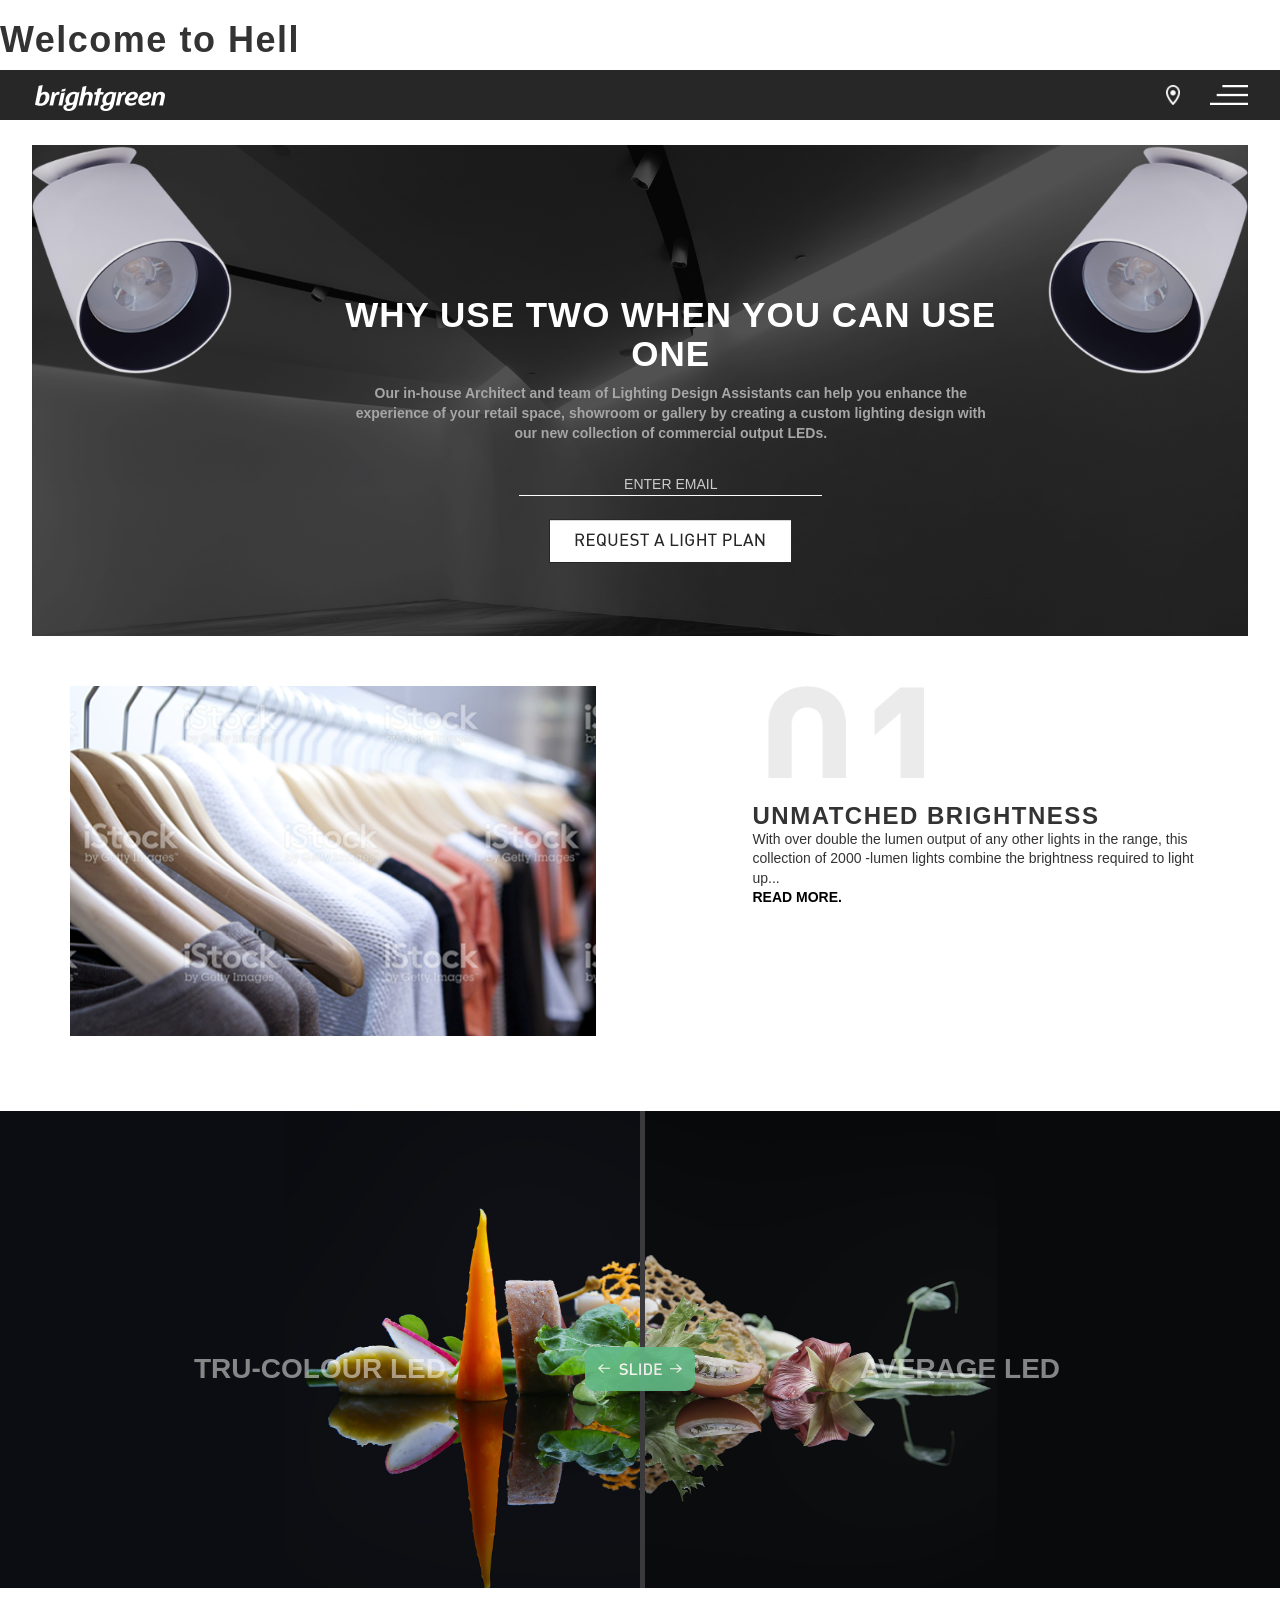
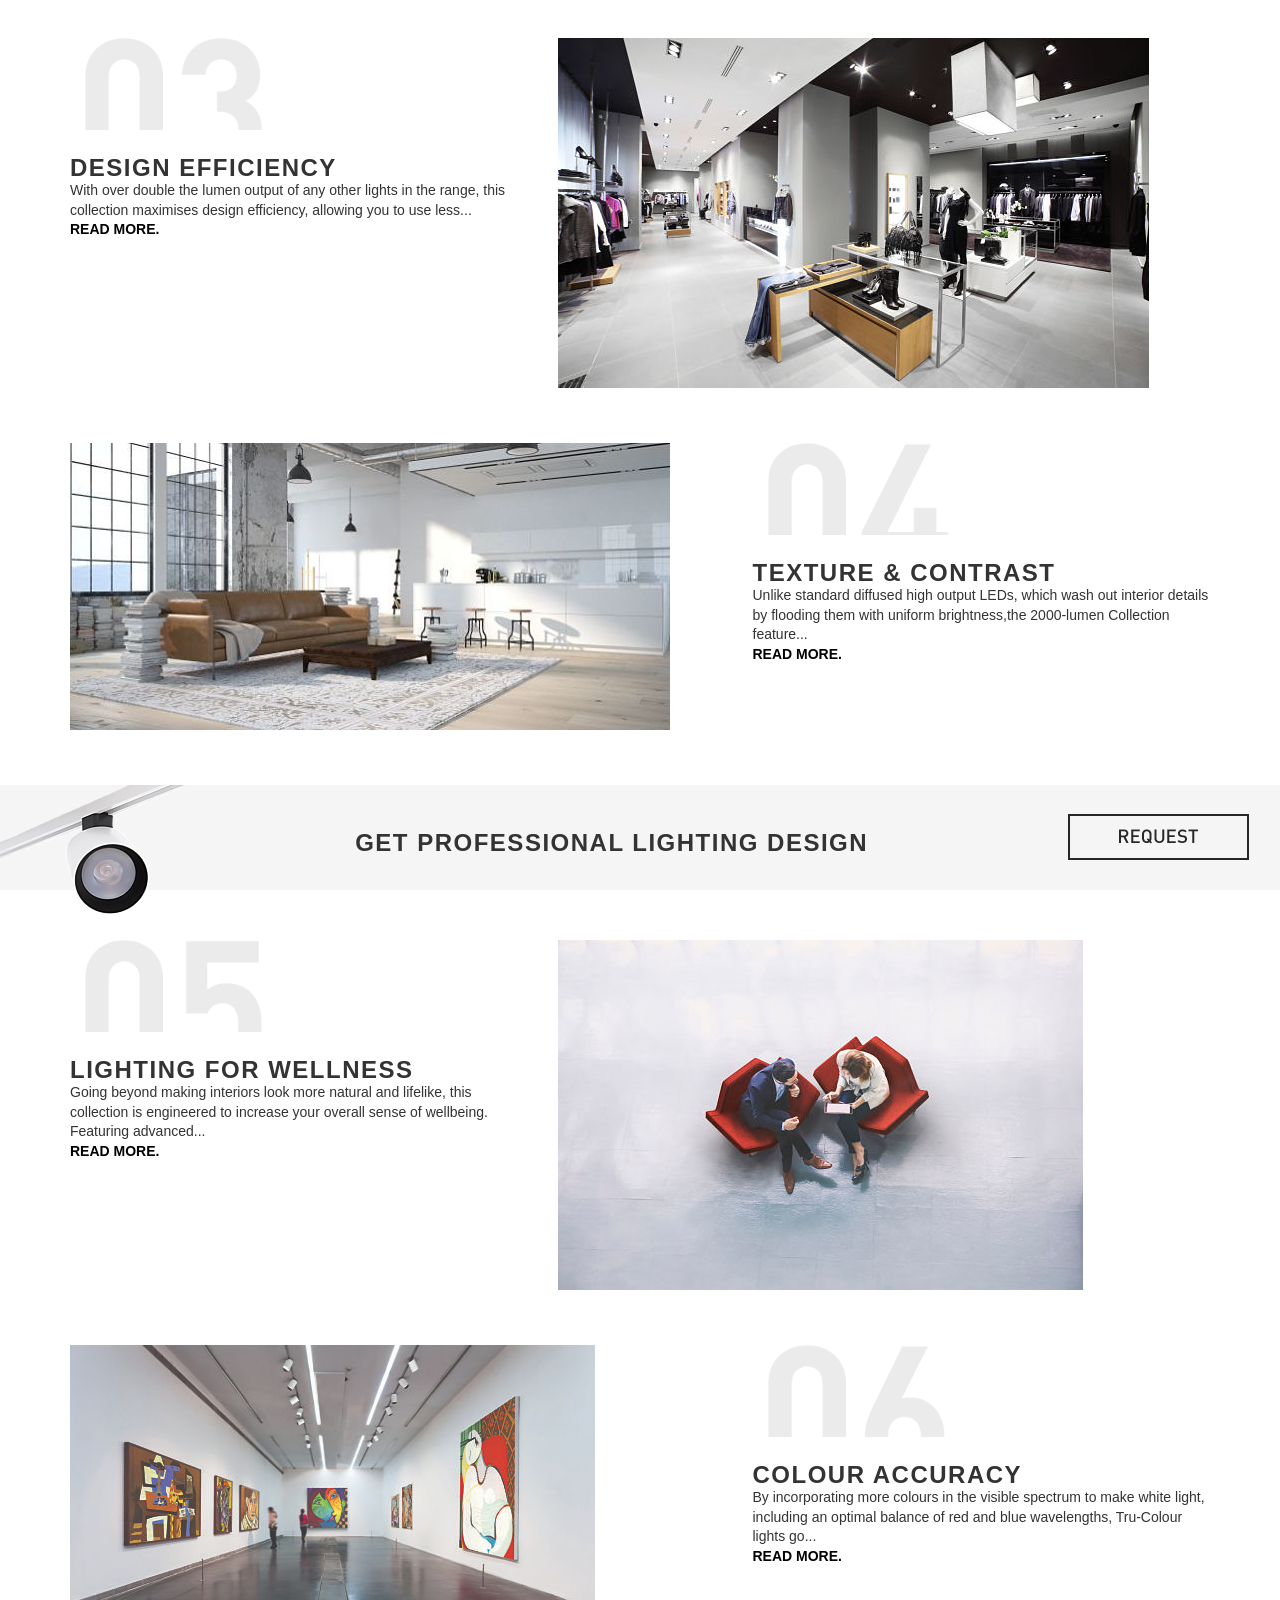
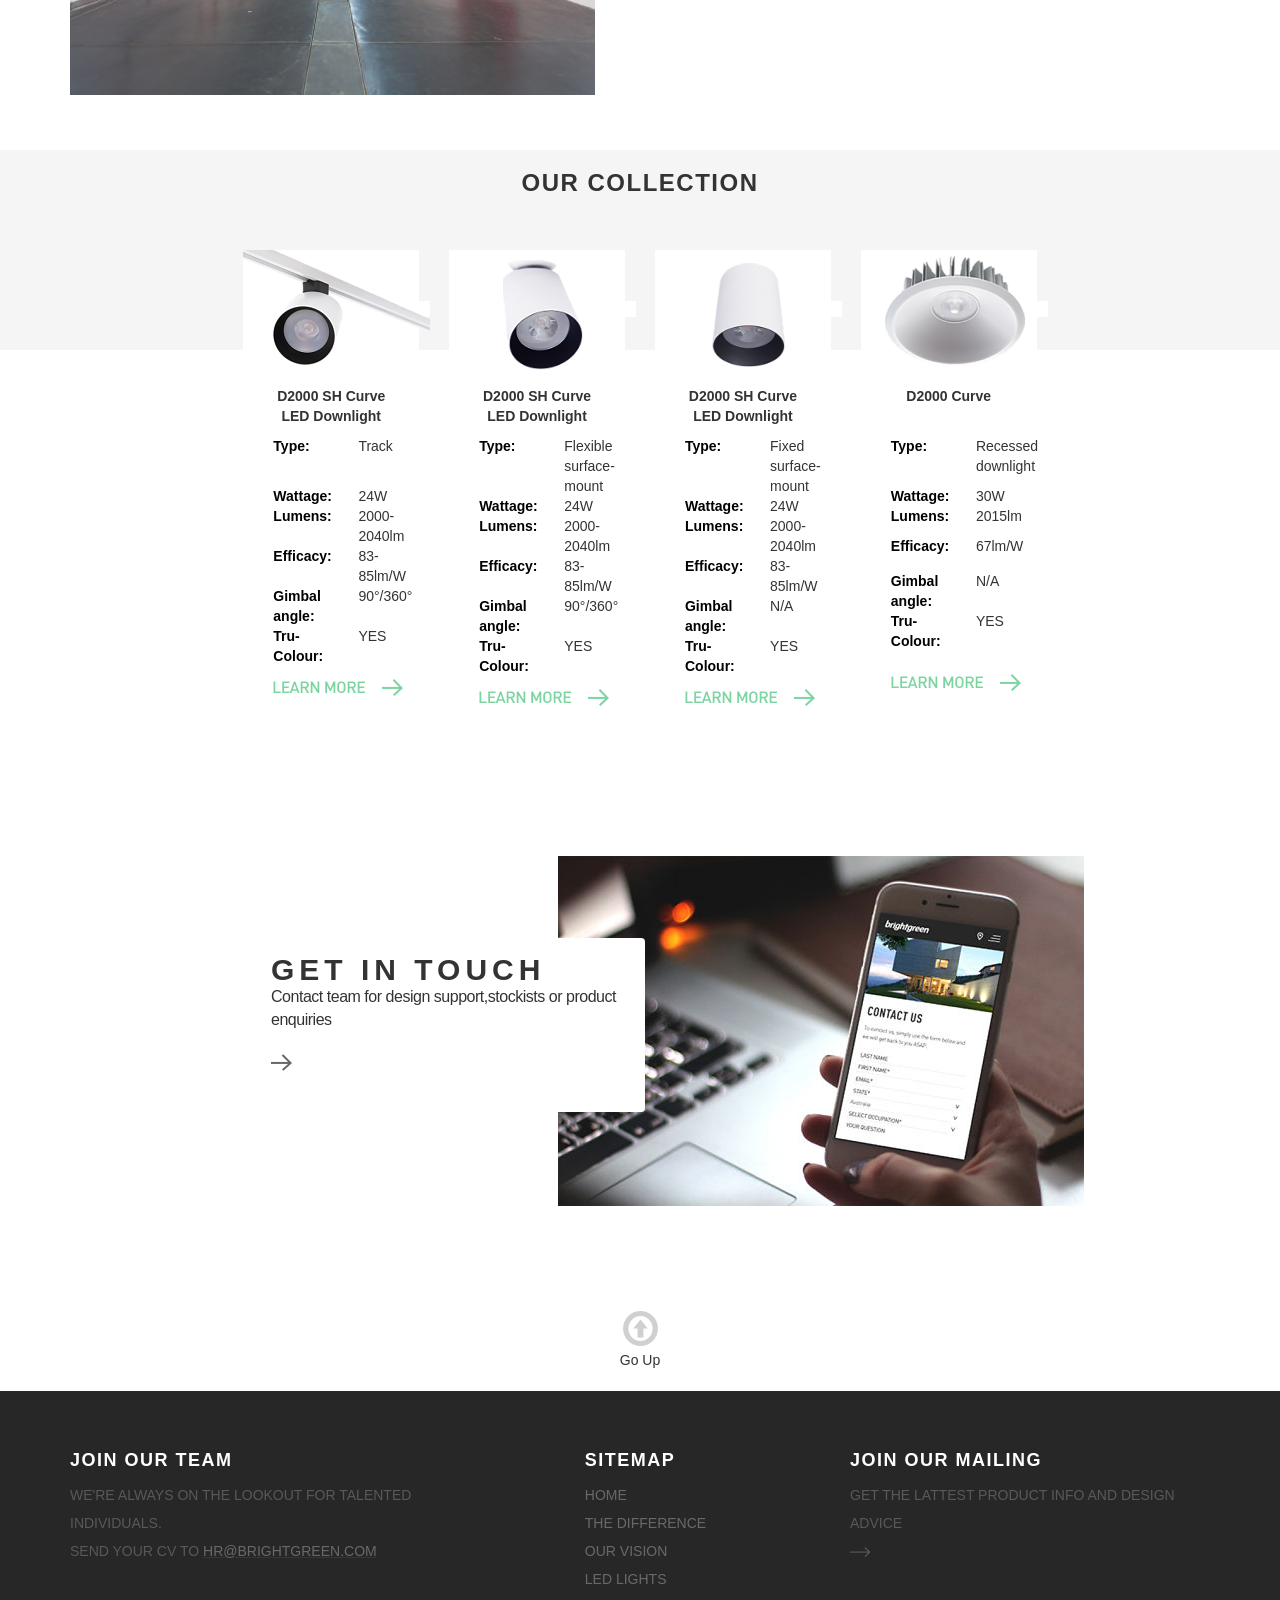
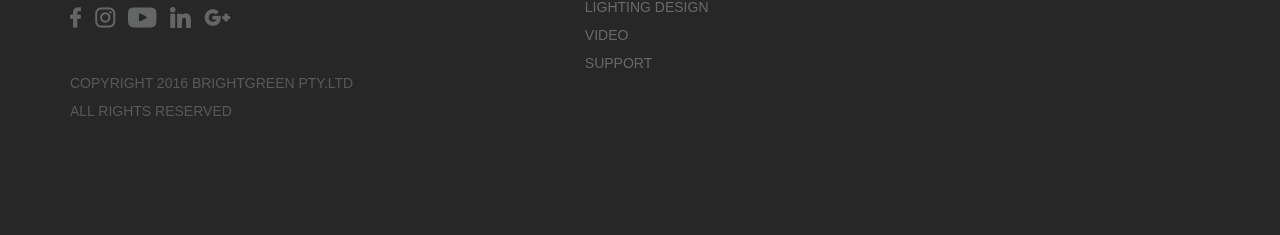
==== commit 2cab58ba: "Update index.html" ====
--- a/new/index.html
+++ b/new/index.html
@@ -33,7 +33,7 @@
 
    
   </head>
-
+	<h1> Welcome to Hell </h1>
   <body>
  <div class=" animation slideDown"style="background-color:#272727;margin-bottom:2%">
  
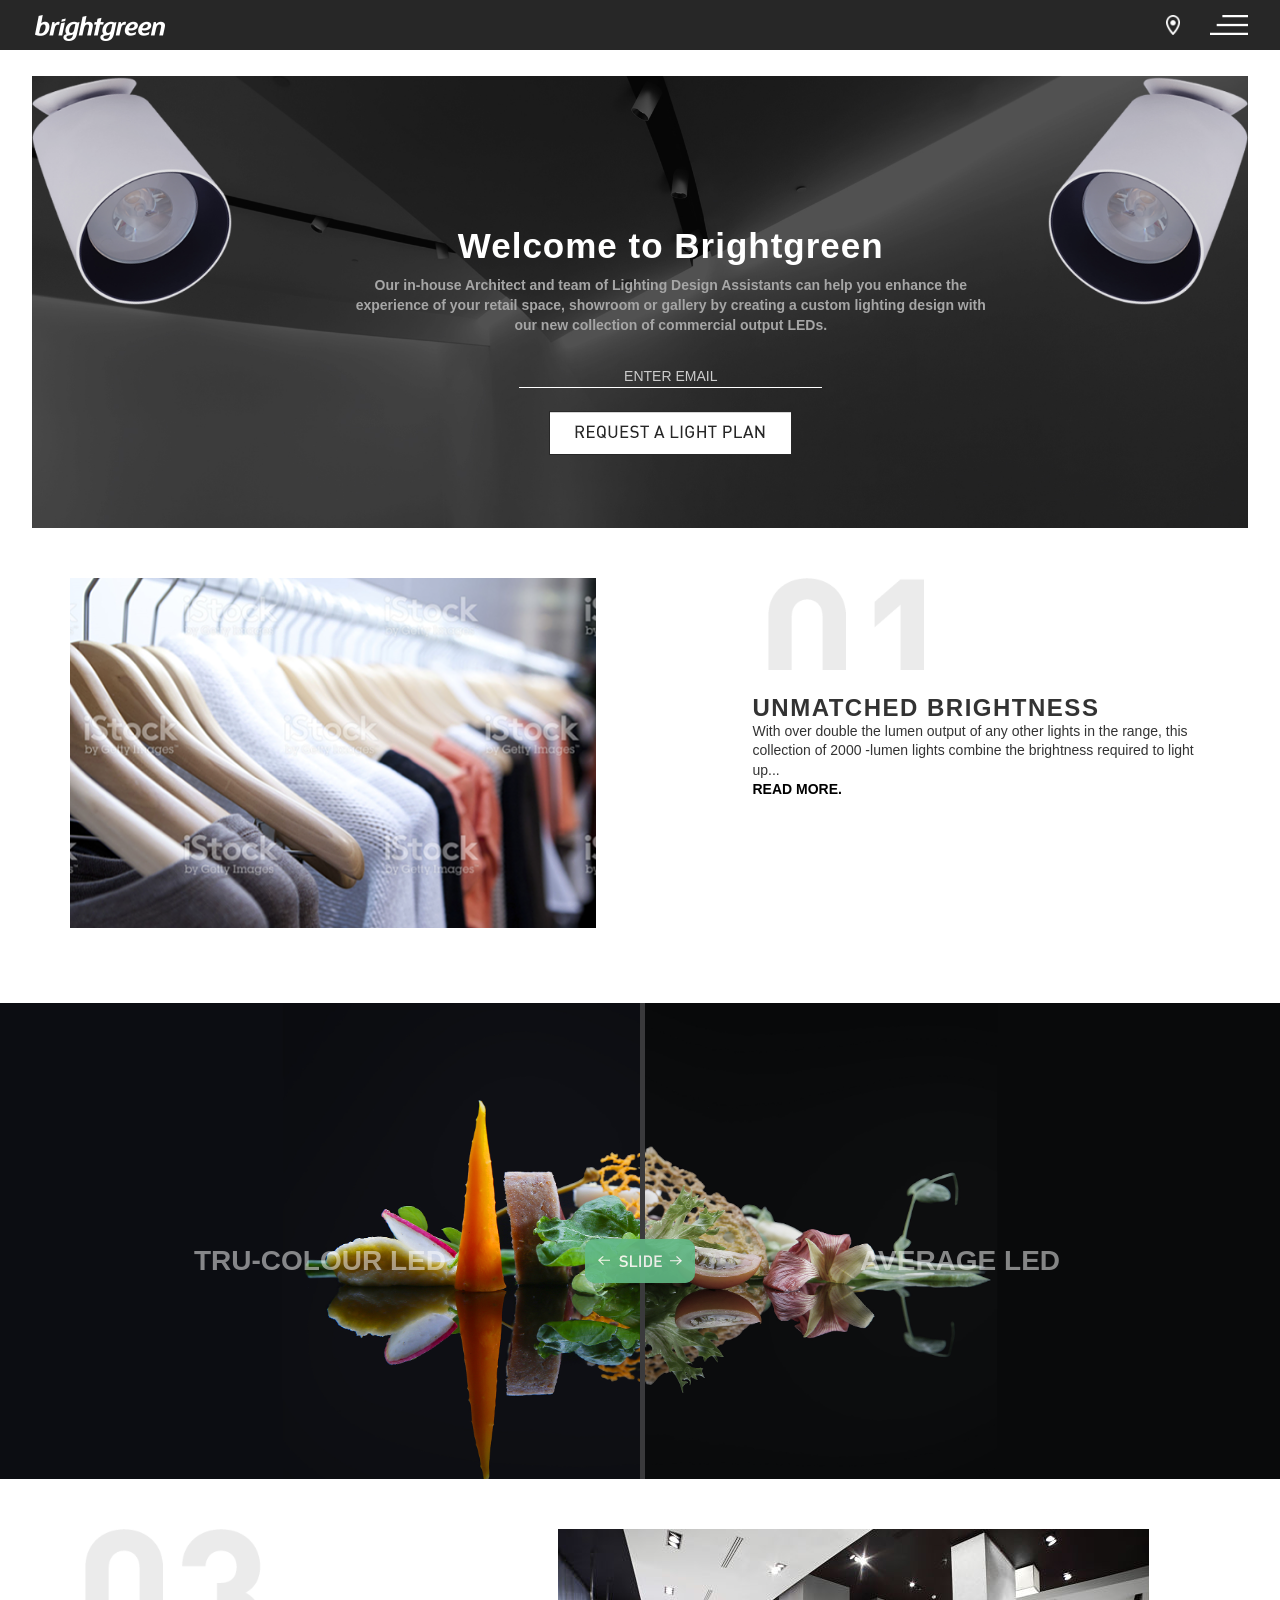
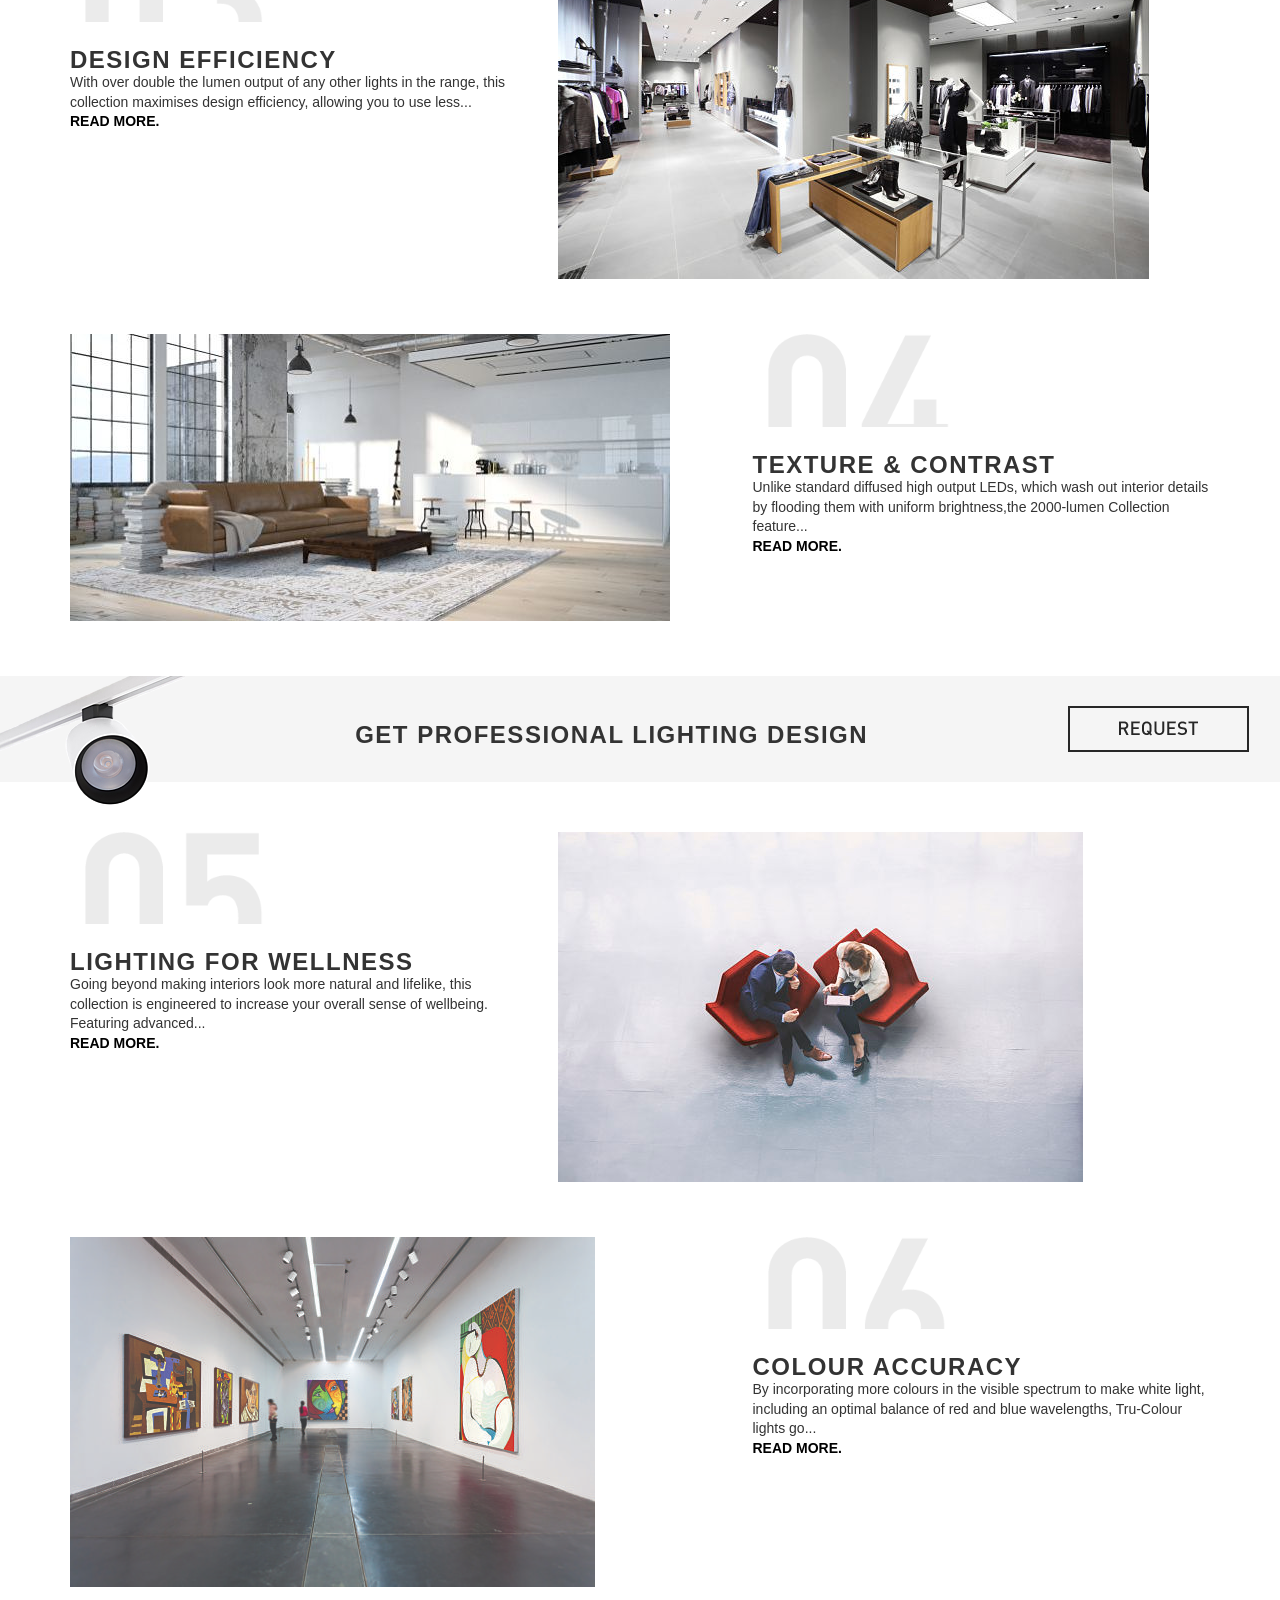
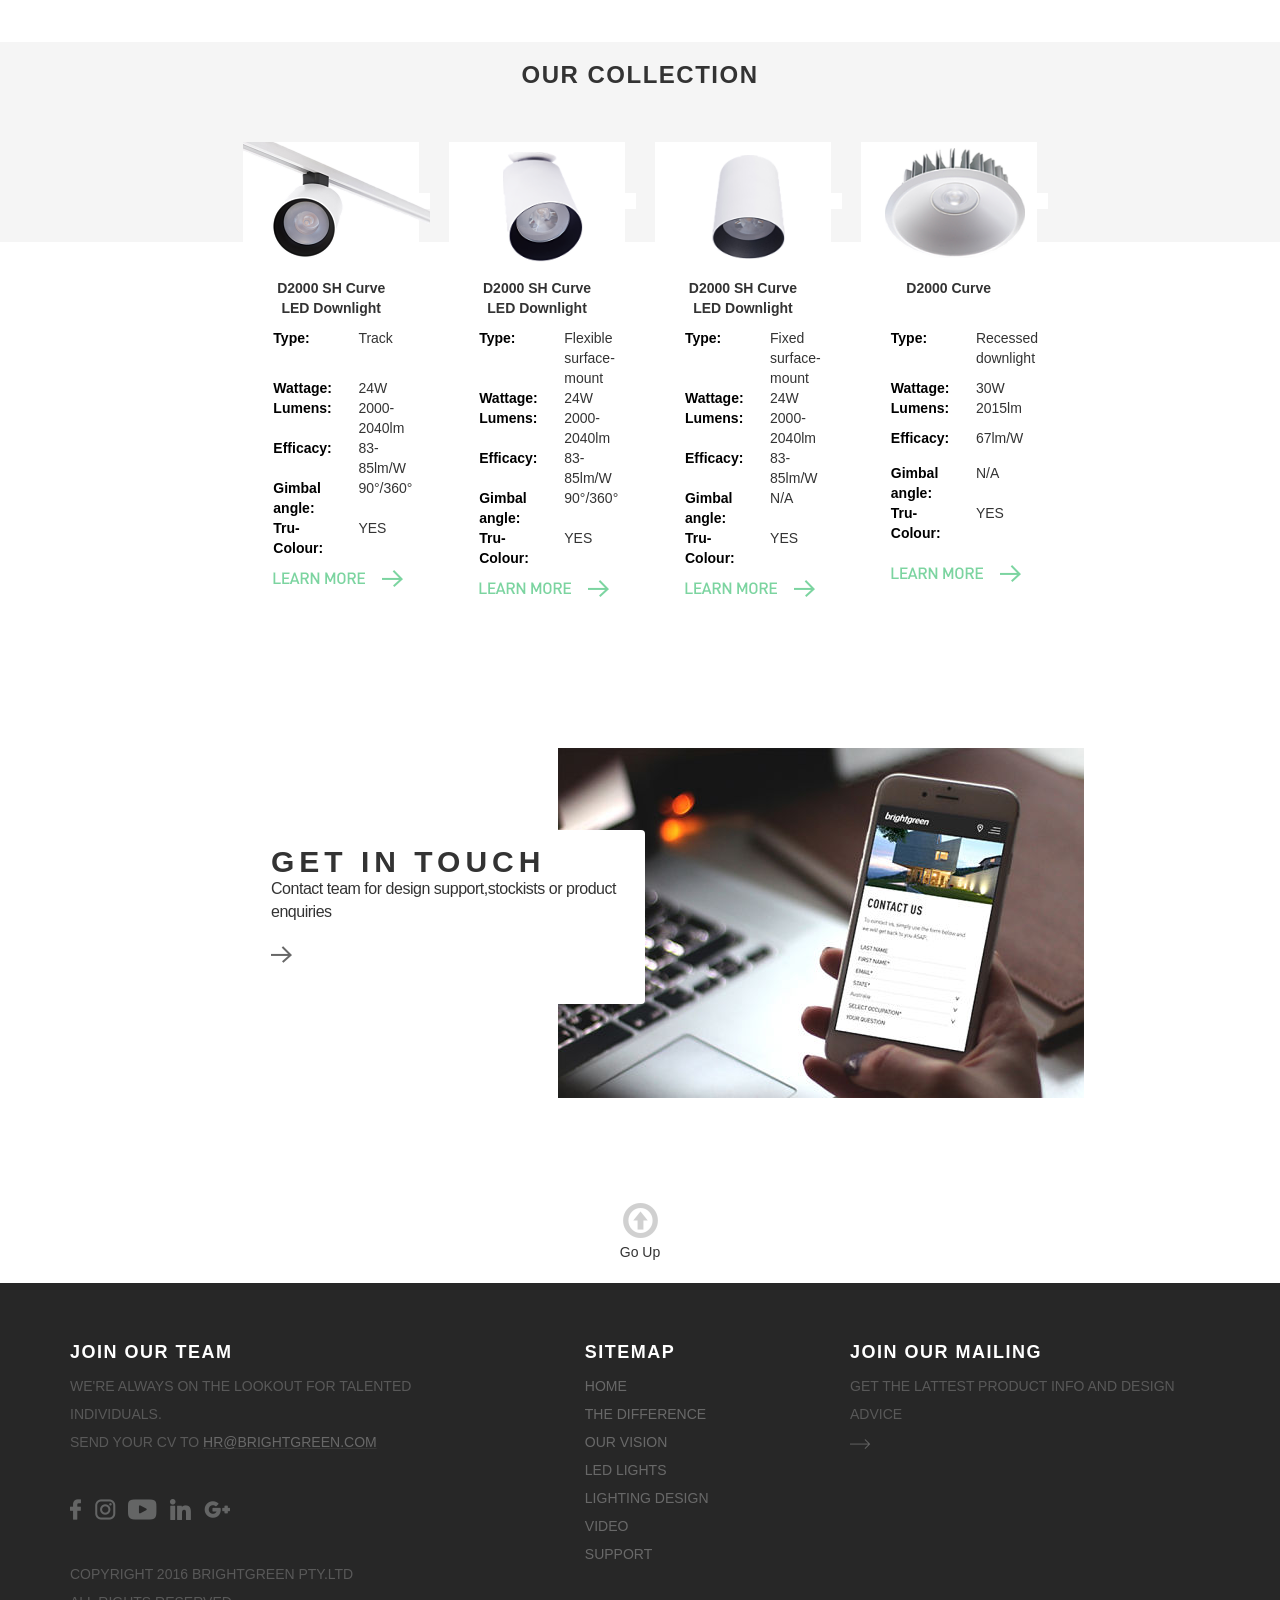
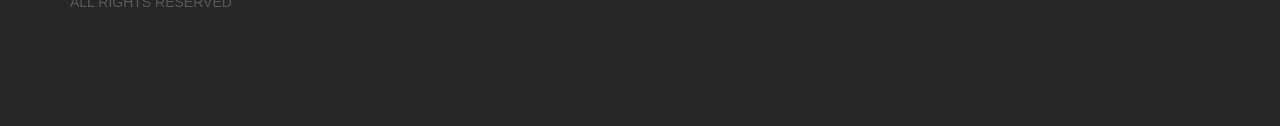
==== commit deaa4ac1: "Update index.html" ====
--- a/new/index.html
+++ b/new/index.html
@@ -33,7 +33,7 @@
 
    
   </head>
-	<h1> Welcome to Hell </h1>
+	
   <body>
  <div class=" animation slideDown"style="background-color:#272727;margin-bottom:2%">
  
@@ -65,7 +65,7 @@
 			<div class="centered">
 				<div class="col-sm-12 col-lg-7 col-sm-12 col-xs-12 col-lg-offset-1 mt">
 
-					<h1 class="animation slideDown">WHY USE TWO WHEN YOU CAN USE ONE</h1>
+					<h1 class="animation slideDown">Welcome to Brightgreen</h1>
 					<p style="color:#a6a6a6;"><b>Our in-house Architect and team of Lighting Design Assistants can help you 
 enhance the experience of your retail space, showroom or gallery by creating a custom lighting design 
 with our new collection of commercial output LEDs. </b></p>
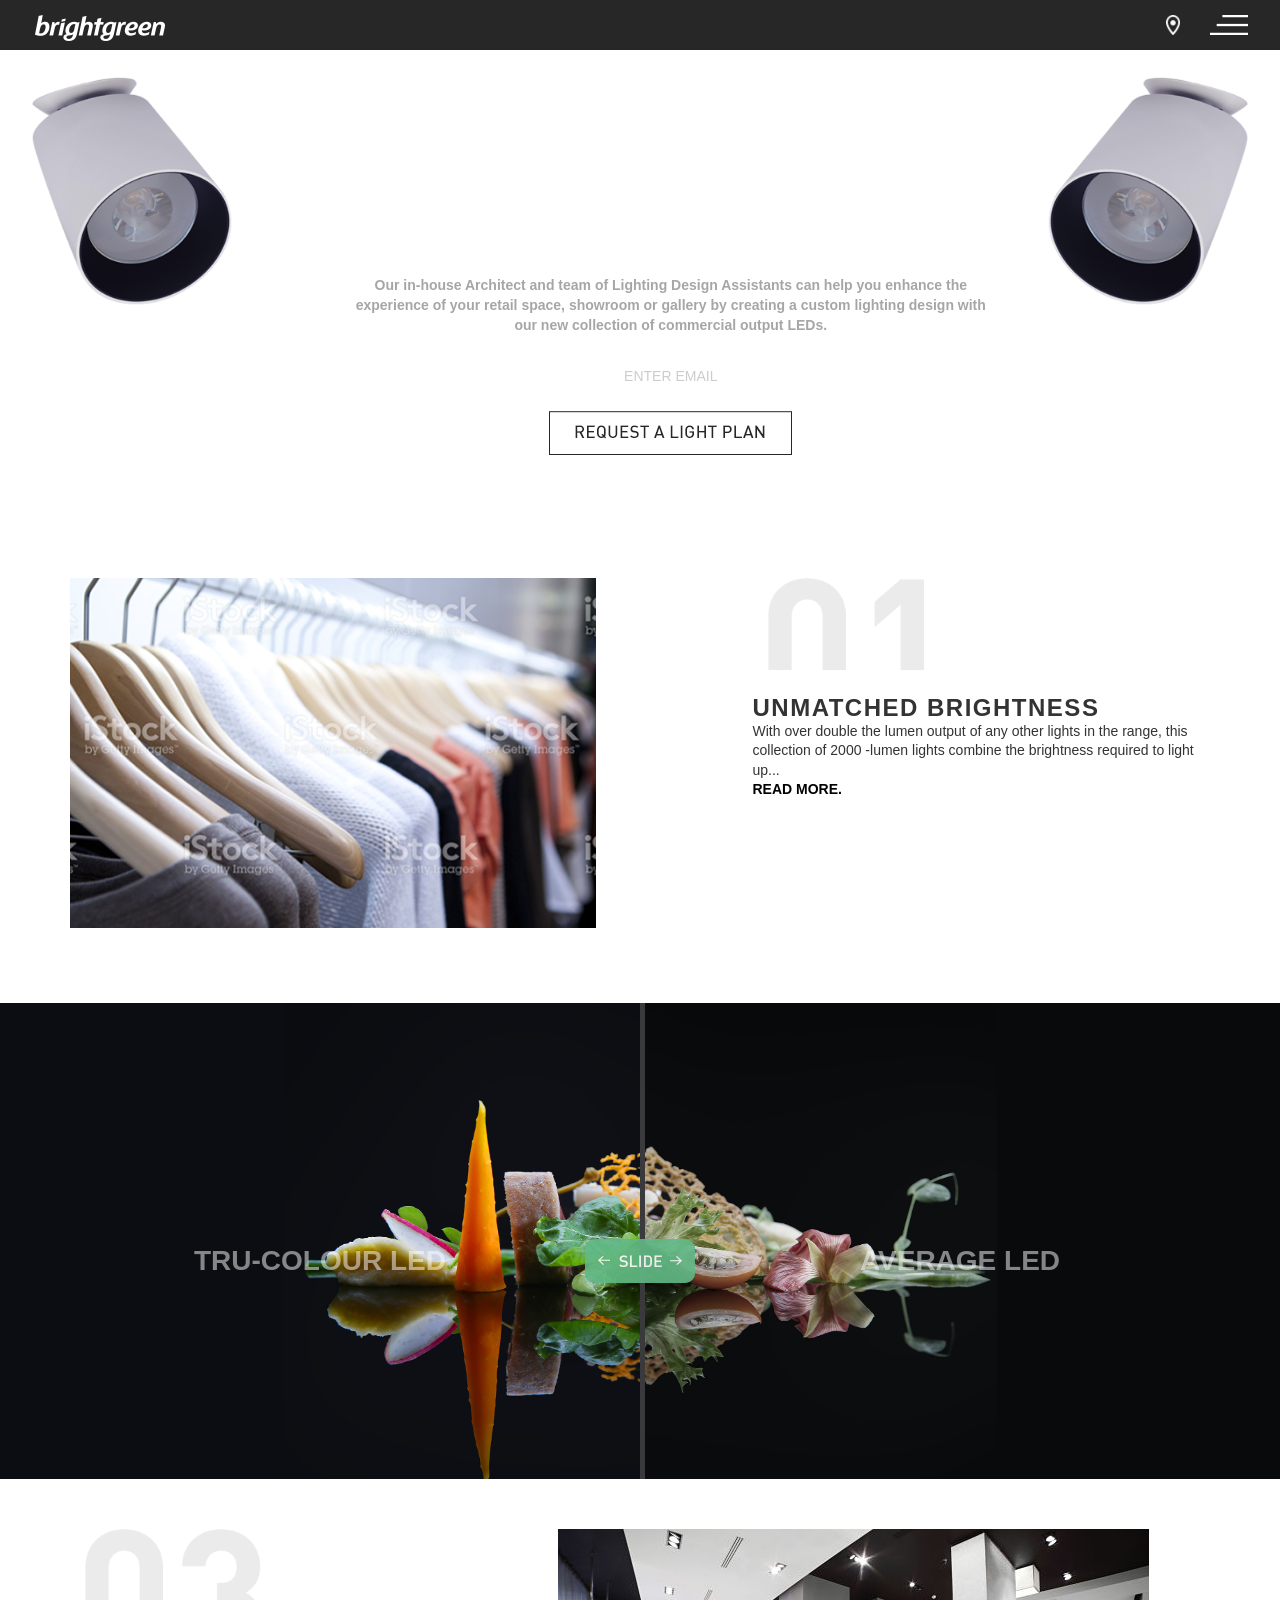
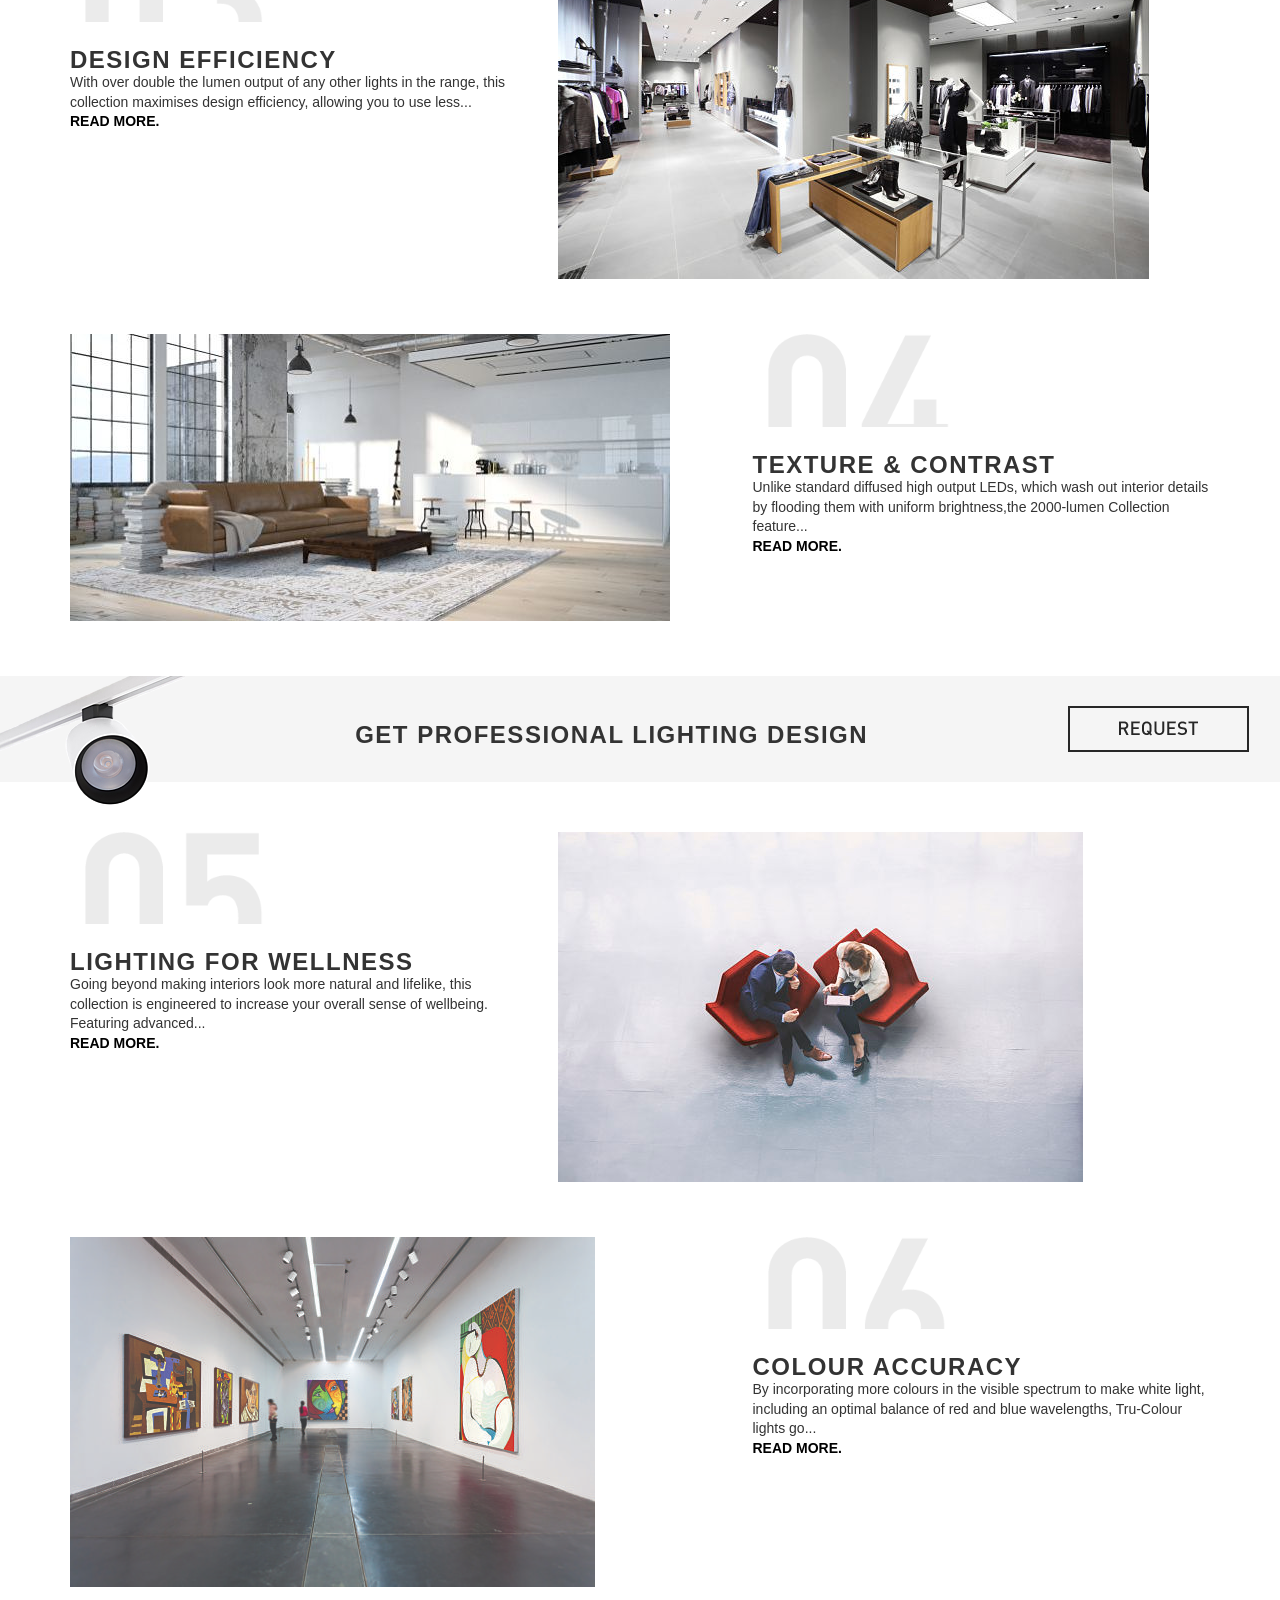
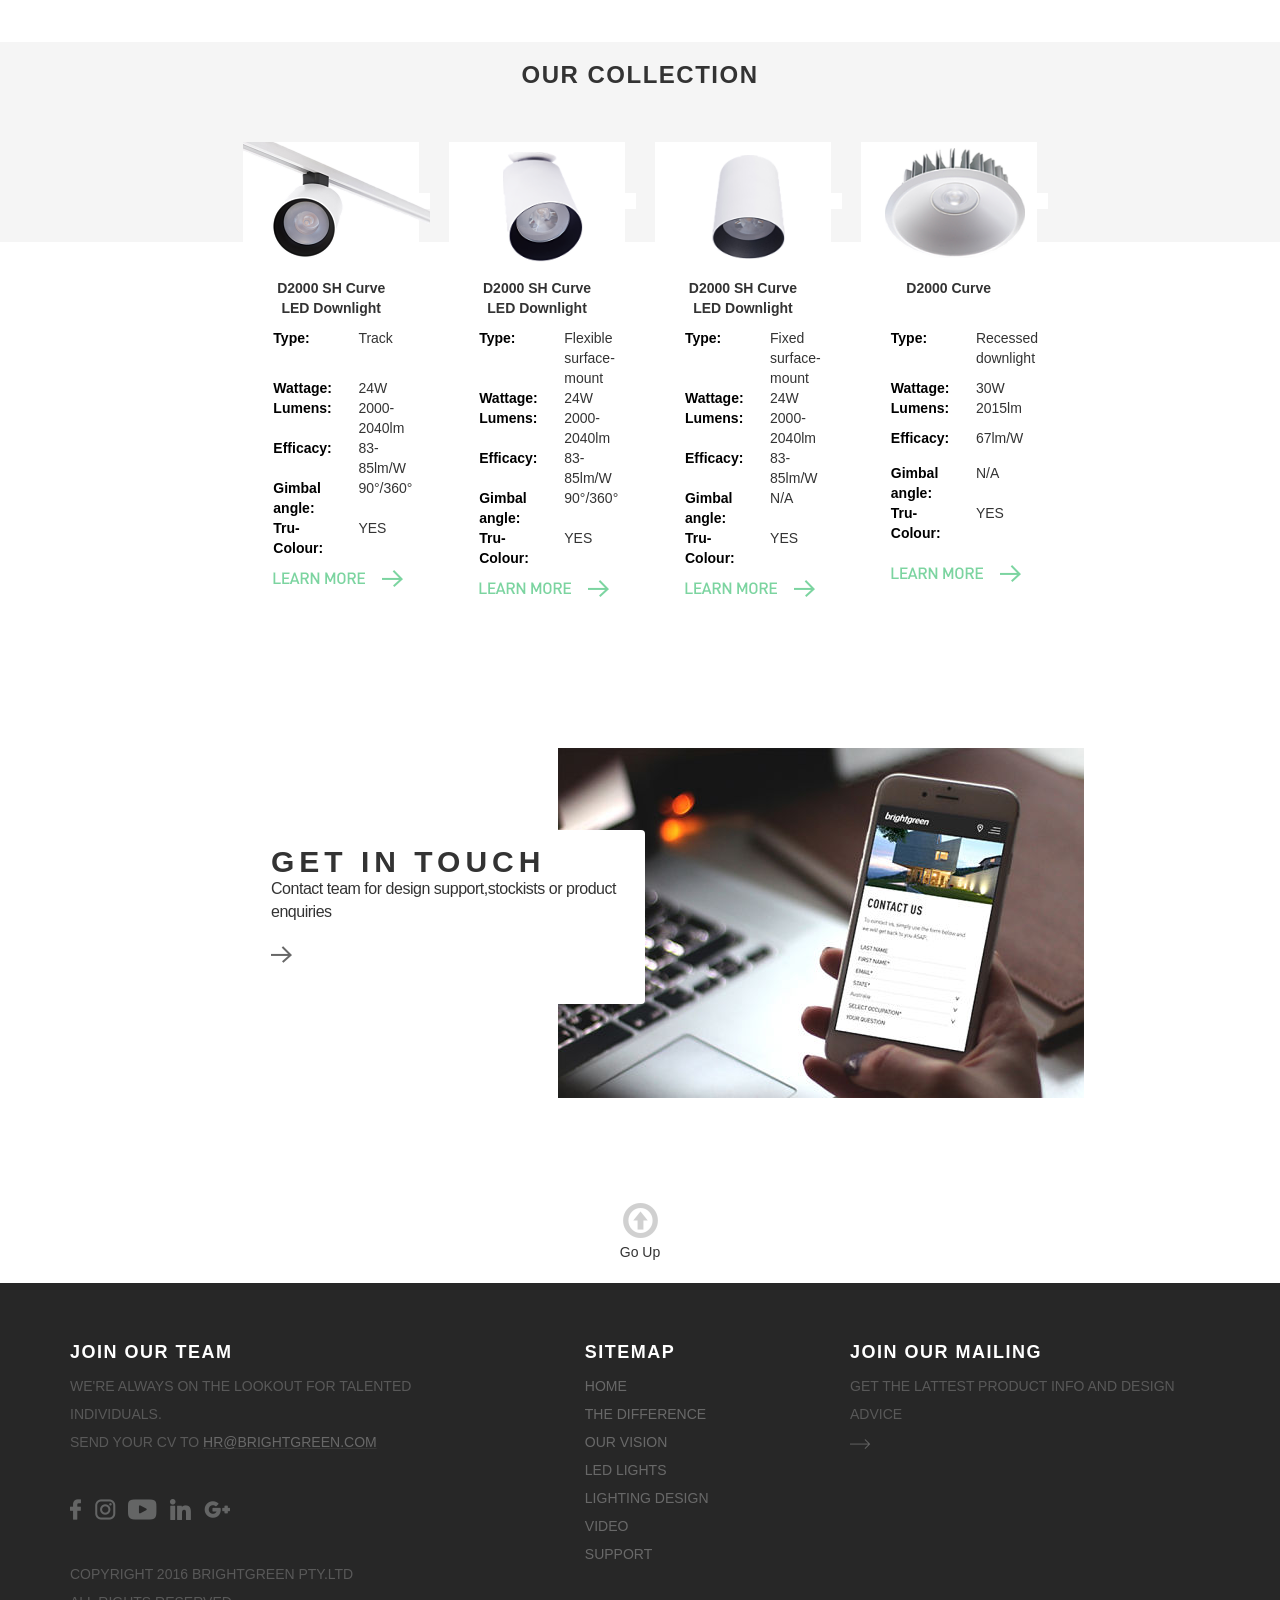
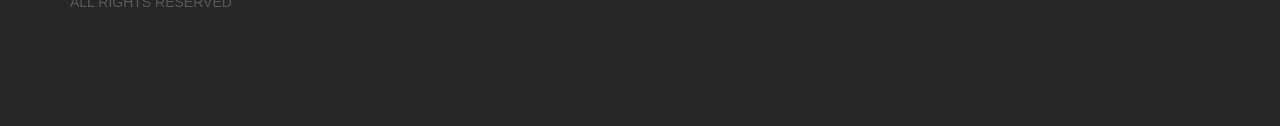
==== commit 351def76: "updated" ====
--- a/new/index.html
+++ b/new/index.html
@@ -33,7 +33,7 @@
 
    
   </head>
-	
+
   <body>
  <div class=" animation slideDown"style="background-color:#272727;margin-bottom:2%">
  
@@ -65,7 +65,7 @@
 			<div class="centered">
 				<div class="col-sm-12 col-lg-7 col-sm-12 col-xs-12 col-lg-offset-1 mt">
 
-					<h1 class="animation slideDown">Welcome to Brightgreen</h1>
+					<h1 class="animation slideDown">Hello and Welcome</h1>
 					<p style="color:#a6a6a6;"><b>Our in-house Architect and team of Lighting Design Assistants can help you 
 enhance the experience of your retail space, showroom or gallery by creating a custom lighting design 
 with our new collection of commercial output LEDs. </b></p>
